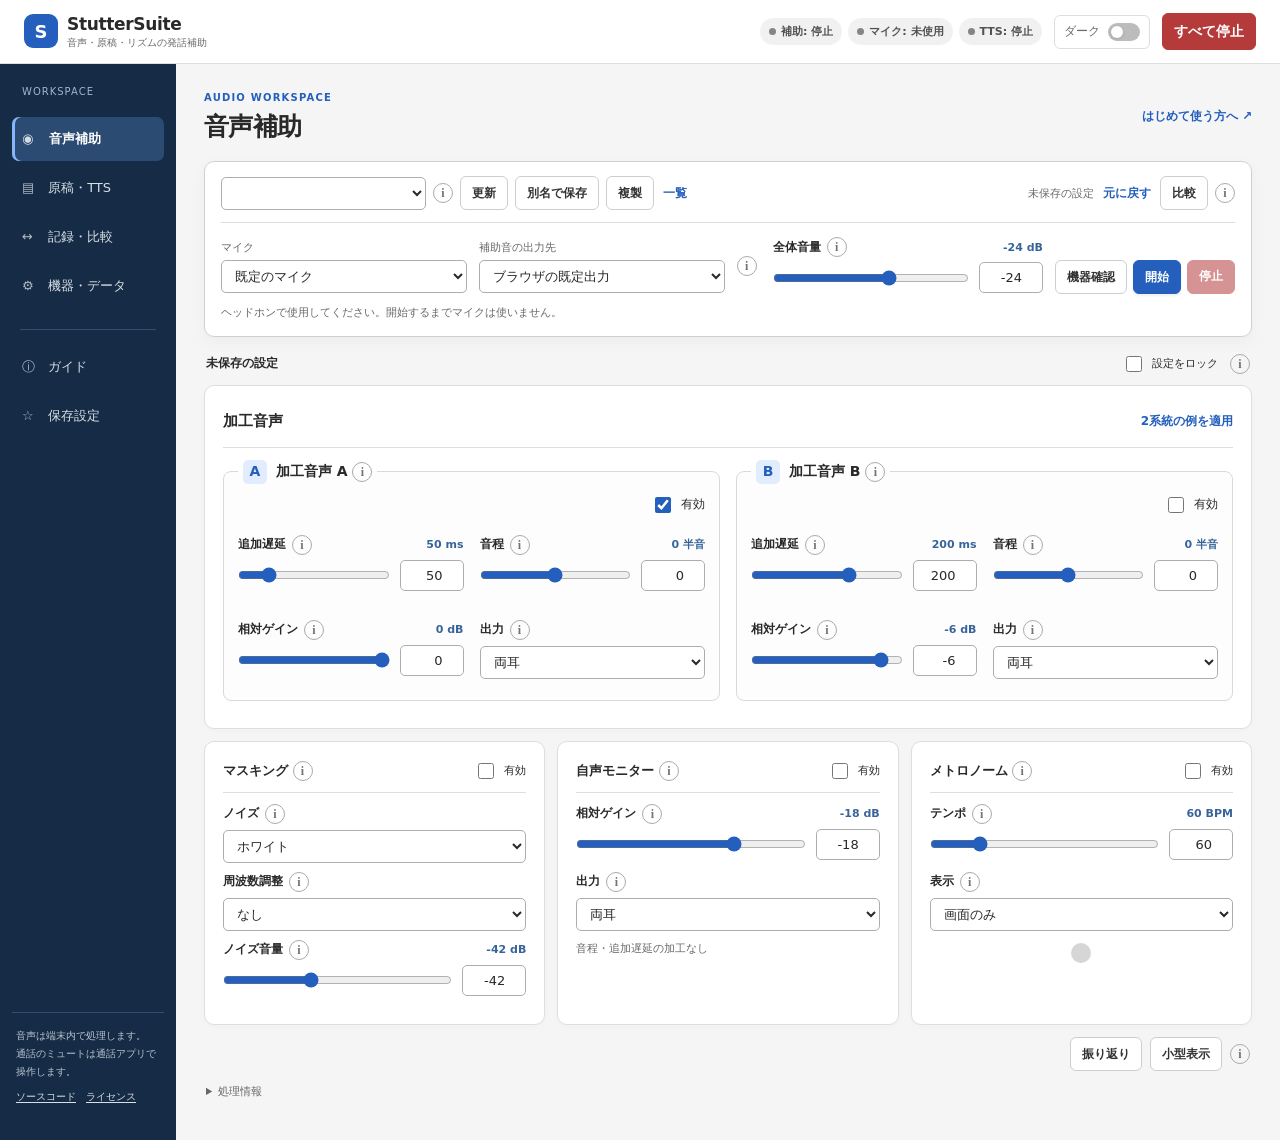
==== index.html @ 3bd245e1 "Preserve comparison drafts and align use records with actual conditions" ====
<!doctype html><!-- SPDX-License-Identifier: AGPL-3.0-or-later -->
<html lang="ja" data-theme="light">
<head>
<meta charset="utf-8"><meta name="viewport" content="width=device-width, initial-scale=1"><meta http-equiv="Content-Security-Policy" content="default-src 'self'; script-src 'self'; style-src 'self'; connect-src 'none'; img-src 'self' data:; media-src 'self' blob:; object-src 'none'; base-uri 'none'; form-action 'none'"><title>StutterSuite</title><link rel="stylesheet" href="styles.css"><link rel="stylesheet" href="compact.css">
</head>
<body>
<a class="skip" href="#main">本文へ移動</a>
<header class="topbar">
<div class="brand">
<span class="brand-mark" aria-hidden="true">S</span>
<div>
<strong>StutterSuite</strong><small>音声・原稿・リズムの発話補助</small>
</div>
</div>
<div class="status-group" aria-label="現在の状態">
<span id="assistStatus" class="status stopped"><i></i>補助: 停止</span><span id="micStatus" class="status idle"><i></i>マイク: 未使用</span><span id="ttsStatus" class="status idle"><i></i>TTS: 停止</span>
</div>
<button id="themeToggle" class="theme-toggle" type="button" role="switch" aria-checked="false" aria-label="ダークモード"><span>ダーク</span><span class="theme-track" aria-hidden="true"></span></button>
<button id="emergency" class="emergency" title="Ctrl+Alt+F12、または説明やダイアログを閉じた状態でEsc">すべて停止</button>
</header>
<div class="app-shell">
<nav class="sidebar" aria-label="主なメニュー">
<div class="nav-caption">
WORKSPACE
</div>
<button class="nav active" data-page="assist" aria-current="page"><span aria-hidden="true">◉</span> 音声補助</button><button class="nav" data-page="script"><span aria-hidden="true">▤</span> 原稿・TTS</button><button class="nav" data-page="history"><span aria-hidden="true">↔</span> 記録・比較</button><button class="nav" data-page="settings"><span aria-hidden="true">⚙</span> 機器・データ</button>
<div class="nav-divider">
</div>
<button class="nav" data-page="guide"><span aria-hidden="true">ⓘ</span> ガイド</button><button class="nav" data-page="home"><span aria-hidden="true">☆</span> 保存設定</button>
<div class="sidebar-foot">
音声は端末内で処理します。<br>通話のミュートは通話アプリで操作します。
<div class="source-links">
<a href="https://github.com/xer5xer5/stuttersuite-oss" target="_blank" rel="noopener noreferrer">ソースコード</a><a href="https://github.com/xer5xer5/stuttersuite-oss/blob/main/LICENSE" target="_blank" rel="noopener noreferrer">ライセンス</a>
</div>
</div>
</nav>
<main id="main">
<aside id="storageNotice" class="notice" role="alert" hidden>
<p id="storageMessage">
</p>
<button id="exportRecovery" class="secondary" hidden>元の保存データを書き出す</button><button id="storageBackup" class="secondary">現在の内容をバックアップに書き出す</button><button class="secondary goto" data-target="settings">復元・削除へ</button>
</aside>
<section id="page-assist" class="page active" aria-labelledby="assistTitle">
<div class="page-heading">
<div>
<p class="eyebrow">
AUDIO WORKSPACE
</p>
<h1 id="assistTitle">
音声補助
</h1>
</div>
<button class="text-btn" data-help="guide-start">はじめて使う方へ ↗</button>
</div>
<div class="workspace-toolbar panel">
<div class="profile-bar">
<label class="sr-only" for="profileSelect">保存済みの設定</label><select id="profileSelect"></select><button class="info-button" type="button" data-info="save" aria-label="保存設定の説明" aria-expanded="false">i</button><button id="updateProfile" class="secondary">更新</button><button id="saveCurrentProfile" class="secondary">別名で保存</button><button id="newProfile" class="secondary">複製</button><button id="openProfiles" class="text-btn goto" data-target="home">一覧</button><span id="dirtyState" class="dirty-state" role="status">未保存の設定</span><button id="revertCondition" class="text-btn">元に戻す</button><button id="startTrial" class="secondary">比較</button><button class="info-button" type="button" data-info="compare" aria-label="条件比較の説明" aria-expanded="false">i</button>
</div>
<div class="device-bar">
<label for="inputDevice">マイク<select id="inputDevice"><option value="default">既定のマイク</option></select></label><label for="outputDevice">補助音の出力先<select id="outputDevice"><option value="default">ブラウザの既定出力</option></select></label><button class="info-button" type="button" data-info="devices" aria-label="機器の説明" aria-expanded="false">i</button>
<div class="control">
<div class="control-heading">
<label for="masterGain">全体音量</label><button class="info-button" type="button" data-info="master" aria-label="全体音量の説明" aria-expanded="false">i</button><output id="masterGainValue" for="masterGain masterGainNumber">-24 dB</output>
</div>
<div class="range-input">
<input id="masterGain" type="range" min="-60" max="0" value="-24" step="1" aria-label="全体音量"><input id="masterGainNumber" class="number-input" type="number" min="-60" max="0" step="1" value="-24" data-number-for="masterGain" aria-label="全体音量の数値">
</div>
</div>
<div class="transport">
<button id="prepareAudio" class="secondary">機器確認</button><button id="startAssist" class="primary">開始</button><button id="muteAssist" class="danger" disabled>停止</button>
</div>
</div>
<p id="audioMessage" class="inline-message" aria-live="polite">
ヘッドホンで使用してください。開始するまでマイクは使いません。
</p>
</div>
<section id="trialBar" class="trial-bar" aria-label="比較の進行" hidden>
<div>
<strong id="trialBarTitle"></strong>
<p id="trialChangeNotice" role="status" hidden>設定を変更しました。この使用は元の比較条件とは別の記録になります。「比較」から条件を準備し直すと戻せます。</p>
<p id="trialDifference">
</p>
</div>
<button id="trialRate" class="secondary">感想を記録</button><button id="trialAdvance" class="primary">次の条件</button><button id="trialFinish" class="text-btn">比較を終了</button>
</section>
<div class="workspace-meta">
<span id="conditionName">未保存の設定</span><label class="lock"><input id="settingLock" type="checkbox">設定をロック</label><button class="info-button" type="button" data-info="lock" aria-label="設定ロックの説明" aria-expanded="false">i</button>
</div>
<div class="assist-layout">
<section class="panel details" id="detailsPanel">
<div class="panel-head">
<h2>
加工音声
</h2>
<button class="text-btn" id="applyPreset">2系統の例を適用</button>
</div>
<div class="branch-grid">
<fieldset class="branch" id="branchAPanel">
<legend><span class="branch-letter">A</span> 加工音声 A <button class="info-button" type="button" data-info="branch" aria-label="加工音声A/Bの説明" aria-expanded="false">i</button></legend><label class="toggle branch-toggle"><input id="branchAEnabled" type="checkbox" checked>有効</label>
<div class="control">
<div class="control-heading">
<label for="delayA">追加遅延</label><button class="info-button" type="button" data-info="delay" aria-label="追加遅延の説明" aria-expanded="false">i</button><output id="delayAValue" for="delayA delayANumber">50 ms</output>
</div>
<div class="range-input">
<input id="delayA" type="range" min="0" max="300" value="50" step="1" aria-label="追加遅延 A"><input id="delayANumber" class="number-input" type="number" min="0" max="300" step="1" value="50" data-number-for="delayA" aria-label="追加遅延 Aの数値">
</div>
</div>
<div class="control">
<div class="control-heading">
<label for="pitchA">音程</label><button class="info-button" type="button" data-info="pitch" aria-label="音程の説明" aria-expanded="false">i</button><output id="pitchAValue" for="pitchA pitchANumber">0 半音</output>
</div>
<div class="range-input">
<input id="pitchA" type="range" min="-12" max="12" value="0" step="0.5" aria-label="音程 A"><input id="pitchANumber" class="number-input" type="number" min="-12" max="12" step="0.5" value="0" data-number-for="pitchA" aria-label="音程 Aの数値">
</div>
</div>
<div class="control">
<div class="control-heading">
<label for="gainA">相対ゲイン</label><button class="info-button" type="button" data-info="gain" aria-label="相対ゲインの説明" aria-expanded="false">i</button><output id="gainAValue" for="gainA gainANumber">0 dB</output>
</div>
<div class="range-input">
<input id="gainA" type="range" min="-60" max="0" value="0" step="1" aria-label="相対ゲイン A"><input id="gainANumber" class="number-input" type="number" min="-60" max="0" step="1" value="0" data-number-for="gainA" aria-label="相対ゲイン Aの数値">
</div>
</div>
<div class="control">
<div class="control-heading">
<label for="panA">出力</label><button class="info-button" type="button" data-info="pan" aria-label="左右の出力の説明" aria-expanded="false">i</button>
</div>
<select id="panA"><option value="both">両耳</option><option value="left">左のみ</option><option value="right">右のみ</option></select>
</div>
</fieldset>
<fieldset class="branch" id="branchBPanel">
<legend><span class="branch-letter">B</span> 加工音声 B <button class="info-button" type="button" data-info="branch" aria-label="加工音声A/Bの説明" aria-expanded="false">i</button></legend><label class="toggle branch-toggle"><input id="branchBEnabled" type="checkbox" >有効</label>
<div class="control">
<div class="control-heading">
<label for="delayB">追加遅延</label><button class="info-button" type="button" data-info="delay" aria-label="追加遅延の説明" aria-expanded="false">i</button><output id="delayBValue" for="delayB delayBNumber">200 ms</output>
</div>
<div class="range-input">
<input id="delayB" type="range" min="0" max="300" value="200" step="1" aria-label="追加遅延 B"><input id="delayBNumber" class="number-input" type="number" min="0" max="300" step="1" value="200" data-number-for="delayB" aria-label="追加遅延 Bの数値">
</div>
</div>
<div class="control">
<div class="control-heading">
<label for="pitchB">音程</label><button class="info-button" type="button" data-info="pitch" aria-label="音程の説明" aria-expanded="false">i</button><output id="pitchBValue" for="pitchB pitchBNumber">0 半音</output>
</div>
<div class="range-input">
<input id="pitchB" type="range" min="-12" max="12" value="0" step="0.5" aria-label="音程 B"><input id="pitchBNumber" class="number-input" type="number" min="-12" max="12" step="0.5" value="0" data-number-for="pitchB" aria-label="音程 Bの数値">
</div>
</div>
<div class="control">
<div class="control-heading">
<label for="gainB">相対ゲイン</label><button class="info-button" type="button" data-info="gain" aria-label="相対ゲインの説明" aria-expanded="false">i</button><output id="gainBValue" for="gainB gainBNumber">-6 dB</output>
</div>
<div class="range-input">
<input id="gainB" type="range" min="-60" max="0" value="-6" step="1" aria-label="相対ゲイン B"><input id="gainBNumber" class="number-input" type="number" min="-60" max="0" step="1" value="-6" data-number-for="gainB" aria-label="相対ゲイン Bの数値">
</div>
</div>
<div class="control">
<div class="control-heading">
<label for="panB">出力</label><button class="info-button" type="button" data-info="pan" aria-label="左右の出力の説明" aria-expanded="false">i</button>
</div>
<select id="panB"><option value="both">両耳</option><option value="left">左のみ</option><option value="right">右のみ</option></select>
</div>
</fieldset>
</div>
<p id="pitchSupport" class="capability-message" role="status">
</p>
</section>
<div class="module-grid">
<section class="panel module">
<div class="panel-head">
<h2>
マスキング <button class="info-button" type="button" data-info="masking" aria-label="マスキングの説明" aria-expanded="false">i</button>
</h2>
<label class="toggle"><input id="maskingEnabled" type="checkbox">有効</label>
</div>
<div class="control">
<div class="control-heading">
<label for="maskingType">ノイズ</label><button class="info-button" type="button" data-info="noise" aria-label="ノイズの種類の説明" aria-expanded="false">i</button>
</div>
<select id="maskingType"><option value="white">ホワイト</option><option value="pink">ピンク</option><option value="brown">ブラウン</option></select>
</div>
<div class="control">
<div class="control-heading">
<label for="maskingFilter">周波数調整</label><button class="info-button" type="button" data-info="filter" aria-label="周波数調整の説明" aria-expanded="false">i</button>
</div>
<select id="maskingFilter"><option value="none">なし</option><option value="lowpass">高域を抑える</option><option value="highpass">低域を抑える</option></select>
</div>
<div class="control">
<div class="control-heading">
<label for="maskingGain">ノイズ音量</label><button class="info-button" type="button" data-info="gain" aria-label="相対ゲインの説明" aria-expanded="false">i</button><output id="maskingGainValue" for="maskingGain maskingGainNumber">-42 dB</output>
</div>
<div class="range-input">
<input id="maskingGain" type="range" min="-60" max="-12" value="-42" step="1" aria-label="ノイズ音量"><input id="maskingGainNumber" class="number-input" type="number" min="-60" max="-12" step="1" value="-42" data-number-for="maskingGain" aria-label="ノイズ音量の数値">
</div>
</div>
</section>
<section class="panel module">
<div class="panel-head">
<h2>
自声モニター <button class="info-button" type="button" data-info="direct" aria-label="自声モニターの説明" aria-expanded="false">i</button>
</h2>
<label class="toggle"><input id="directEnabled" type="checkbox">有効</label>
</div>
<div class="control">
<div class="control-heading">
<label for="directGain">相対ゲイン</label><button class="info-button" type="button" data-info="gain" aria-label="相対ゲインの説明" aria-expanded="false">i</button><output id="directGainValue" for="directGain directGainNumber">-18 dB</output>
</div>
<div class="range-input">
<input id="directGain" type="range" min="-60" max="0" value="-18" step="1" aria-label="相対ゲイン"><input id="directGainNumber" class="number-input" type="number" min="-60" max="0" step="1" value="-18" data-number-for="directGain" aria-label="相対ゲインの数値">
</div>
</div>
<div class="control">
<div class="control-heading">
<label for="directPan">出力</label><button class="info-button" type="button" data-info="pan" aria-label="左右の出力の説明" aria-expanded="false">i</button>
</div>
<select id="directPan"><option value="both">両耳</option><option value="left">左のみ</option><option value="right">右のみ</option></select>
</div>
<p class="module-summary">
音程・追加遅延の加工なし
</p>
</section>
<section class="panel module rhythm">
<div class="panel-head">
<h2>
メトロノーム <button class="info-button" type="button" data-info="metro" aria-label="メトロノームの説明" aria-expanded="false">i</button>
</h2>
<label class="toggle"><input id="metroEnabled" type="checkbox">有効</label>
</div>
<div class="control">
<div class="control-heading">
<label for="bpm">テンポ</label><button class="info-button" type="button" data-info="bpm" aria-label="BPMの説明" aria-expanded="false">i</button><output id="bpmValue" for="bpm bpmNumber">60 BPM</output>
</div>
<div class="range-input">
<input id="bpm" type="range" min="30" max="180" value="60" step="1" aria-label="テンポ"><input id="bpmNumber" class="number-input" type="number" min="30" max="180" step="1" value="60" data-number-for="bpm" aria-label="テンポの数値">
</div>
</div>
<div class="control">
<div class="control-heading">
<label for="metroType">表示</label><button class="info-button" type="button" data-info="metro" aria-label="メトロノームの説明" aria-expanded="false">i</button>
</div>
<select id="metroType"><option value="visual">画面のみ</option><option value="sound">音のみ</option><option value="both">音と画面</option></select>
</div>
<div id="pulse" class="pulse" aria-label="拍の表示">
</div>
</section>
</div>
<div class="workspace-footer">
<p id="conditionSummary">
</p>
<button id="recordUse" class="secondary goto" data-target="history">振り返り</button><button id="openCompact" class="secondary">小型表示</button><button class="info-button" type="button" data-info="compact" aria-label="小型表示の説明" aria-expanded="false">i</button>
</div>
<details class="processing-info">
<summary>処理情報</summary>
<div class="meter-row">
<div>
<strong>追加遅延</strong><span id="latencyReadout"></span>
</div>
<div>
<strong>音程処理バッファ</strong><span id="pitchLatencyReadout"></span>
</div>
<div>
<strong>総遅延</strong><span>未測定</span>
</div>
<div>
<strong>最終出力</strong><span>−3 dBFS リミッター</span>
</div>
</div>
</details>
</div>
</section>
<section id="page-home" class="page" aria-labelledby="homeTitle">
<div class="page-heading">
<div>
<p class="eyebrow">
PRESETS
</p>
<h1 id="homeTitle">
保存設定
</h1>
</div>
<button class="secondary goto" data-target="assist">操作に戻る</button>
</div>
<p class="lead">
自分の設定を、使う場面に合わせて保存できます。
</p>
<h2>
自分の設定
</h2>
<div id="profileCards" class="profile-cards">
</div>
<section class="panel sample-section">
<h2>
サンプル
</h2>
<p>
動作を試すための例です。自分に最適な値を示すものではありません。
</p>
<button class="secondary" data-sample="meeting">遅延を試す例</button><button class="secondary" data-sample="presentation">原稿の読み上げの例</button><button class="text-btn" data-help="guide-start">使い方を確認する</button>
</section>
</section>
<section id="page-script" class="page" aria-labelledby="scriptTitle">
<div class="page-heading">
<div>
<p class="eyebrow">
SCRIPT & TTS
</p>
<h1 id="scriptTitle">
原稿・TTS <button class="info-button" type="button" data-info="tts" aria-label="TTS・斉読の説明" aria-expanded="false">i</button>
</h1>
</div>
<button id="readingView" class="secondary" aria-pressed="false">原稿表示</button>
</div>
<div class="script-layout">
<section class="panel editor">
<div class="panel-head">
<h2>
原稿
</h2>
<span id="charCount">0 / 50,000 文字</span>
</div>
<label class="sr-only" for="scriptText">原稿本文</label><textarea id="scriptText" maxlength="50000" placeholder="原稿を貼り付けるか、TXTを読み込んでください。"></textarea>
<div class="editor-actions">
<button id="splitScript" class="primary">句に分ける</button><button class="info-button" type="button" data-info="split" aria-label="句分割の説明" aria-expanded="false">i</button><button id="saveScript" class="secondary">原稿を保存</button><button id="txtImportButton" class="secondary">TXTを読み込む</button><button id="sampleScript" class="text-btn">例文</button><input id="txtImport" type="file" accept=".txt,text/plain" hidden>
</div>
<p id="scriptDirty" class="inline-message" role="status">
</p>
</section>
<section class="panel phrase-panel">
<div class="panel-head">
<h2>
読み上げ
</h2>
<label>音声<select id="voiceSelect"><option>音声を読み込み中…</option></select></label>
</div>
<p class="tts-output-note">
TTSはOS／ブラウザの既定出力を使います。
</p>
<div id="phraseList" class="phrase-list">
</div>
<div class="player">
<p>
<strong>現在の句</strong><span id="currentPhrase">—</span>
</p>
<p class="next">
<strong>次の句</strong><span id="nextPhrase">—</span>
</p>
<div class="player-actions">
<button id="previousPhrase" class="secondary">句頭</button><button id="playPhrase" class="primary">再生</button><button id="repeatPhrase" class="secondary">繰り返す</button><button id="pausePhrase" class="secondary">停止</button><button id="nextPhraseBtn" class="secondary">次の句</button>
</div>
<div class="tts-controls">
<div class="control">
<div class="control-heading">
<label for="ttsRate">読み上げ速度</label><button class="info-button" type="button" data-info="rate" aria-label="読み上げ速度の説明" aria-expanded="false">i</button><output id="ttsRateValue" for="ttsRate ttsRateNumber">1.2 倍</output>
</div>
<div class="range-input">
<input id="ttsRate" type="range" min="0.5" max="2" value="1.2" step="0.05" aria-label="読み上げ速度"><input id="ttsRateNumber" class="number-input" type="number" min="0.5" max="2" step="0.05" value="1.2" data-number-for="ttsRate" aria-label="読み上げ速度の数値">
</div>
</div>
<div class="control">
<div class="control-heading">
<label for="choralCountdown">開始カウントダウン</label><button class="info-button" type="button" data-info="countdown" aria-label="開始カウントダウンの説明" aria-expanded="false">i</button><output id="choralCountdownValue" for="choralCountdown choralCountdownNumber">0 秒</output>
</div>
<div class="range-input">
<input id="choralCountdown" type="range" min="0" max="5" value="0" step="1" aria-label="開始カウントダウン"><input id="choralCountdownNumber" class="number-input" type="number" min="0" max="5" step="1" value="0" data-number-for="choralCountdown" aria-label="開始カウントダウンの数値">
</div>
</div>
<div class="control">
<div class="control-heading">
<label for="phrasePause">句間休止</label><button class="info-button" type="button" data-info="pause" aria-label="句間休止の説明" aria-expanded="false">i</button><output id="pauseValue" for="phrasePause phrasePauseNumber">0 秒</output>
</div>
<div class="range-input">
<input id="phrasePause" type="range" min="0" max="5" value="0" step="0.1" aria-label="句間休止"><input id="phrasePauseNumber" class="number-input" type="number" min="0" max="5" step="0.1" value="0" data-number-for="phrasePause" aria-label="句間休止の数値">
</div>
</div>
<div class="toggle-row">
<label class="toggle"><input id="continuousChoral" type="checkbox">連続再生</label><button class="info-button" type="button" data-info="continuous" aria-label="連続再生の説明" aria-expanded="false">i</button>
</div>
</div>
</div>
</section>
</div>
</section>
<section id="page-history" class="page" aria-labelledby="historyTitle">
<div class="page-heading">
<div>
<p class="eyebrow">
REFLECTION & COMPARISON
</p>
<h1 id="historyTitle">
記録・比較
</h1>
</div>
<button class="text-btn" data-help="guide-save">記録の使い方 ↗</button>
</div>
<section class="panel reflection-panel">
<div class="panel-head">
<h2>
今回の振り返り <button class="info-button" type="button" data-info="rating" aria-label="振り返りの説明" aria-expanded="false">i</button>
</h2>
<span class="optional">入力は任意</span>
</div>
<p id="reflectionContext">
</p>
<label>場面<select id="sessionScene"><option>通話・会議</option><option>会話</option><option>発表</option><option>短い試用</option><option>その他</option></select></label>
<div class="rating-grid">
<label>話す負担 <output id="effortOut">—</output><input id="effort" type="range" min="1" max="9" value="5"><small>1: 負担なし ／ 9: とても大きい</small></label><label>自然さ <output id="naturalnessOut">—</output><input id="naturalness" type="range" min="1" max="9" value="5"><small>1: とても不自然 ／ 9: とても自然</small></label><label>次も使う<select id="wouldUse"><option value="">未回答</option><option value="yes">はい</option><option value="unsure">判断できない</option><option value="no">いいえ</option></select></label>
</div>
<label>メモ<textarea id="sessionNote" rows="2" maxlength="10000" placeholder="気付いたこと（任意）"></textarea></label>
<div class="actions">
<button id="saveReflection" class="primary">記録を保存</button><button id="skipReflection" class="text-btn">記録しない</button>
</div>
</section>
<section class="panel history-panel">
<div class="panel-head">
<h2>
使用記録
</h2>
<button id="exportData" class="text-btn">バックアップ</button>
</div>
<div class="history-filters">
<label>場面<select id="historyScene"><option value="">すべて</option></select></label><label>設定<select id="historyProfile"><option value="">すべて</option></select></label><span id="historySummary"></span>
</div>
<div id="historyList" class="history-list">
</div>
</section>
</section>
<section id="page-settings" class="page" aria-labelledby="settingsTitle">
<p class="eyebrow">
機器・データ
</p>
<h1 id="settingsTitle">
機器・データ
</h1>
<button class="text-btn" data-help="guide-faq">音が出ないとき・プライバシー</button>
<div class="settings-grid">
<div class="panel">
<h2>
機器
</h2>
<p id="deviceSummary">
音声補助の操作バーでマイクと補助音の出力先を選択できます。
</p>
<button class="secondary goto" data-target="assist">機器の選択へ</button>
<p class="hint">
Web版では出力先の切替に対応しないブラウザがあります。その場合はOSまたはブラウザ側でヘッドホンを選んでください。
</p>
<button id="refreshDevices" class="secondary">機器一覧を更新</button>
</div>
<div class="panel">
<h2>
通話前チェック
</h2>
<label class="check"><input id="checkedHeadphones" type="checkbox"> ヘッドホンを装着した</label><label class="check"><input id="checkedMic" type="checkbox"> 通話アプリの入力が物理マイクになっている</label><label class="check"><input id="checkedShare" type="checkbox"> 「コンピューターの音声を共有」はOFFにした</label>
<p class="hint">
このアプリでは通話アプリの設定を確認できません。各項目を自分で確認してください。
</p>
</div>
<div class="panel">
<h2>
データ <button class="info-button" type="button" data-info="privacy" aria-label="データ保存とプライバシーの説明" aria-expanded="false">i</button>
</h2>
<p>
設定・原稿・履歴はこのブラウザのローカル保存領域に保存されます。
</p>
<button id="backupData" class="secondary">バックアップを書き出す</button><button id="restoreDataButton" class="secondary" type="button">バックアップを復元</button><input id="restoreData" type="file" accept="application/json" hidden><button id="clearData" class="danger-outline">この端末のデータを削除</button>
</div>
<div class="panel">
<h2>
ショートカット
</h2>
<dl>
<dt>
Esc / Ctrl + Alt + F12
</dt>
<dd>
補助音を緊急停止（説明・保存・比較のEscは閉じるだけ）
</dd>
<dt>
Ctrl + Alt + F9
</dt>
<dd>
原稿を再生 / 停止
</dd>
<dt>
Ctrl + Alt + F10
</dt>
<dd>
原稿の次の句
</dd>
<dt>
Ctrl + Alt + F8
</dt>
<dd>
原稿の句頭へ戻る
</dd>
</dl>
<p class="hint">
ショートカットは、このタブにフォーカスがあるときだけ有効です。Zoom・Teamsや別のタブを操作中は使えません。緊急停止ボタンとCtrl+Alt+F12はいつでも、Escは説明やダイアログを閉じた状態で緊急停止します。同じブラウザ・同じサイトの他のタブにも停止を伝えます。音声エラーによる自動停止は、このタブだけを停止します。別のブラウザやプライベートウィンドウには伝わりません。
</p>
</div>
</div>
</section>
<section id="page-guide" class="page guide-page" aria-labelledby="guideTitle">
<div class="page-heading">
<div>
<p class="eyebrow">
GUIDE
</p>
<h1 id="guideTitle">
使い方・仕組み
</h1>
</div>
<button class="secondary" id="returnFromGuide">操作に戻る</button>
</div>
<p class="lead">
遅延・音程・リズムを調整し、話しやすさや負担の変化を試せます。アカウントの登録や録音は不要です。
</p>
<section class="panel guide-section" id="guide-intro">
<p class="eyebrow">
はじめて使う方へ
</p>
<h2>
自分が聞く音を、話すときの補助にする
</h2>
<p>
StutterSuiteは、自分の声の聞こえ方を変えたり、一定の拍や原稿の読み上げを使ったりする道具です。吃音や音声処理の専門知識がなくても、下の手順で使い方を確認できます。
</p>
<p>
補助音は自分のヘッドホンに届きます。通話相手に送る声は通話アプリが扱います。このアプリで補助音を止めても、通話アプリのマイクはミュートされません。
</p>
<p>
音声は端末内で処理し、送信・録音保存しません。使い心地は、同じ人でも場面によって変わることがあります。短く試し、負担や自然さも含めて、次に使いたい設定を選べます。
</p>
<div class="actions">
<button class="primary" id="startWalkthrough">案内を見ながら試す</button><button class="secondary goto" data-target="assist">音声補助を開く</button>
</div>
</section>
<nav class="guide-toc" aria-label="ガイドの目次">
<a href="#guide-start">使用手順</a><a href="#guide-feedback">遅延・音程</a><a href="#guide-tools">ノイズ・リズム</a><a href="#guide-script">原稿・斉読</a><a href="#guide-save">保存・比較</a><a href="#guide-science">仕組みと研究結果</a><a href="#guide-faq">よくある質問</a>
</nav>
<section class="panel guide-section" id="guide-start" aria-labelledby="guideStartTitle">
<h2 id="guideStartTitle">
使い始めるまでの5ステップ
</h2>
<ol class="guide-steps">
<li>
<strong>ヘッドホンを接続する</strong>
<p>
有線のヘッドホンやヘッドセットを接続し、「音声補助」の操作バーでマイクと補助音の出力先を選んでください。スピーカーを使うと、再生音がマイクに入り、ハウリングが発生する場合があります。
</p>
<button class="secondary goto" data-target="settings">機器・データへ</button>
</li>
<li>
<strong>補助なしの状態を確認する</strong>
<p>
短い文章や自己紹介を話し、普段の話しやすさや負担を確認します。録音や評価の入力は不要です。
</p>
</li>
<li>
<strong>加工音声Aを調整する</strong>
<p>
「音声補助」で加工音声Aを有効にし、追加遅延と音程を調整します。遅延だけを試す場合は音程を0半音に、音程だけを試す場合は追加遅延を0 msに設定してください。最初はAのみを使い、小さい音量で開始します。
</p>
<button class="secondary goto" data-target="assist">補助を準備する</button>
</li>
<li>
<strong>同じ内容で比較する</strong>
<p>
30秒程度を目安に、無理のない時間で試してください。話しやすさ、自然さ、疲れや不快感を確認し、合わない場合は「停止」または「すべて停止」を押します。緊急停止ボタンやCtrl+Alt+F12、説明やダイアログを閉じた状態でEscキーでも停止できます。
</p>
</li>
<li>
<strong>使いやすい設定を保存する</strong>
<p>
「別名で保存」で、使用する場面に応じた名前を付けます。通話で使う前に、補助音が相手に聞こえないことを通話アプリ側でも確認してください。
</p>
</li>
</ol>
<p class="hint">
初期値は動作を試すための設定です。個人に最適な値や臨床上の推奨値ではなく、音量や加工を強めても効果が増すとは限りません。
</p>
</section>
<section class="panel guide-section" id="guide-feedback" aria-labelledby="guideFeedbackTitle">
<h2 id="guideFeedbackTitle">
追加遅延と音程の調整（DAF・FAF）
</h2>
<div class="guide-flow" aria-label="音声の経路">
<span>マイク入力</span><span aria-hidden="true">→</span><span>端末内で音声を加工</span><span aria-hidden="true">→</span><span>ヘッドホンで再生</span>
</div>
<dl class="guide-definitions">
<dt>
追加遅延：DAF（遅延フィードバック）
</dt>
<dd>
自分の声を遅らせて再生します。50 msは0.05秒の追加遅延です。値を大きくすると遅延も増えますが、話しにくくなる場合があります。
</dd>
<dt>
音程：FAF（音程を変えるフィードバック）
</dt>
<dd>
自分の声の高さを変えて再生します。正の値で高く、負の値で低くなり、12半音で1オクターブ変わります。0半音では音程を変更しません。発話や再生の速度は変わりません。
</dd>
<dt>
全体音量と相対ゲイン
</dt>
<dd>
全体音量は補助音をまとめて小さくする設定です。相対ゲインはAやBなど、それぞれの経路の声を小さくする設定です。例えばBだけを小さく聞きたい時はBの相対ゲインを下げます。dBはこのアプリ内の相対的な音量を表し、耳元の音圧を測定する値ではありません。
</dd>
<dt>
遅延と音程の併用
</dt>
<dd>
両方の値を設定すると、DAFとFAFを併用できます。単独で使う場合より効果が高いとは限らないため、それぞれの状態と比較してください。
</dd>
<dt>
加工音声A・B
</dt>
<dd>
同じマイク入力から、設定の異なる2系統の加工音声を作ります。追加遅延、音程、相対ゲイン、左右の出力を個別に調整できます。ノイズや自声モニターも同じ画面で組み合わせられます。
</dd>
</dl>
<p>
<strong>ひとつずつ試す例：</strong>遅延だけを試す場合はAを有効、音程を0半音、Bと他の補助をオフにします。音程だけを試す場合は追加遅延を0 msにします。値は試用の例であり、本人に最適な値ではありません。説明の中の「この設定を表示」で対応する操作箇所を確認できます。
</p>
<p>
<strong>操作手順：</strong>加工音声を有効にする → スライダーで追加遅延・音程・音量を調整する → 「開始」を押す。保存済みの設定を読み込むと補助は停止します。個別の設定変更は、動作中の補助にも反映されます。
</p>
<p>
<strong>補助を使わない場合：</strong>「停止」または「すべて停止」を押すか、加工音声A・B、ノイズ、自声モニター、メトロノームの「有効」をすべて解除してください。
</p>
<p>
<strong>遅延表示について：</strong>追加遅延とは別に、ブラウザ・機器・音程処理による遅延が発生します。追加遅延が0 msでも、実際の遅延はゼロではありません。「音程処理バッファ」は処理に必要な時間の目安で、耳元に届くまでの総遅延は未測定です。
</p>
<p>
<strong>研究結果：</strong>FAFでは、12人を対象とした音読研究で吃音頻度の低下が報告されています。ただし、全員への効果、自由会話での効果、長期的な効果を示すものではありません。DAF単独の2026年のメタ分析では、全体として有意な改善は確認されませんでした。<a href="https://pubmed.ncbi.nlm.nih.gov/8729926/" target="_blank" rel="noopener noreferrer">FAFの研究（1996）</a> ／ <a href="https://pubmed.ncbi.nlm.nih.gov/42340070/" target="_blank" rel="noopener noreferrer">DAFのメタ分析（2026）</a>
</p>
<button class="secondary goto" data-target="assist">音声補助へ</button>
</section>
<section class="panel guide-section" id="guide-tools" aria-labelledby="guideToolsTitle">
<h2 id="guideToolsTitle">
ノイズ・自声モニター・メトロノーム
</h2>
<details>
<summary>ノイズ（マスキング）の使い方</summary>
<p>
ノイズを重ねて、自分の声の聞こえ方を変えます。ホワイトノイズは広い周波数帯を含み、ピンクノイズとブラウンノイズは低域が相対的に強く聞こえます。周波数調整では、高域または低域を抑えられます。
</p>
<p>
「有効」を選び、小さい音量から試してください。自分の声を完全に消そうとして音量を上げないでください。特定のマスキング条件で短期的な変化を報告した研究はありますが、本アプリのノイズで同じ効果が得られるかは未検証です。
</p>
</details>
<details>
<summary>自声モニターの使い方</summary>
<p>
遅延や音程変更を加えず、自分の声をヘッドホンに再生する機能です。ブラウザや機器による遅延は発生します。相対ゲインでこの経路の音量を調整し、補助音量で全体の音量を調整します。
</p>
<p>
自分の声を確認するための機能です。単独で吃音を改善する効果は検証されていません。加工音声と併用すると、聞こえ方が変わります。
</p>
</details>
<details>
<summary>メトロノームの使い方</summary>
<p>
一定の拍に合わせて、発話のタイミングを調整します。BPMは1分間の拍数で、60 BPMは1秒に1拍です。画面のみ、音のみ、音と画面の3種類から選べます。
</p>
<p>
「有効」を選び、無理なく合わせられるテンポで試してください。拍に合わせて話す研究と、画面の点滅を見るだけの使い方は条件が異なります。流暢さに加え、自然さや負担も確認してください。
</p>
</details>
<p class="hint">
マスキング・斉読・リズムを使った音読研究では、吃音頻度、自然さ、負担の変化は一様ではありません。本アプリは研究の機器・音量・手順を再現したものではありません。<a href="https://pubmed.ncbi.nlm.nih.gov/22365886/" target="_blank" rel="noopener noreferrer">Inghamら（2012）</a>
</p>
</section>
<section class="panel guide-section" id="guide-script" aria-labelledby="guideScriptTitle">
<h2 id="guideScriptTitle">
原稿の読み上げに合わせて話す（斉読）
</h2>
<p>
斉読とは、別の音声とほぼ同時に、同じ内容を話すことです。読み上げ音声を聞きながら、原稿の内容や話すタイミングを確認できます。「原稿表示」で再生に集中する表示へ切り替えられます。原稿を編集した後は、句を更新してから再生してください。
</p>
<ol>
<li>
原稿を貼り付けるかTXTファイルを読み込み、「句に分ける」を押します。
</li>
<li>
句、音声、読み上げ速度を選び、「再生」を押します。読み上げに合わせて自分でも話します。
</li>
<li>
「句頭へ」「この句を繰り返す」「次の句」で再生位置を操作します。「停止」で読み上げを停止できます。
</li>
<li>
連続再生を有効にすると、次の句へ自動で進みます。開始カウントダウンと句間休止で、準備の時間を調整できます。
</li>
</ol>
<p>
読み上げ速度の設定はTTSにのみ適用され、加工音声の音程設定には影響しません。停止後に再生すると句頭から始まります。発話に合わせて原稿の位置を自動追跡する機能はありません。
</p>
<p>
<strong>出力先について：</strong>TTSには、ブラウザが端末内の音声として識別した読み上げ音声だけを使います。出力先はOS／ブラウザの既定の出力先です。このアプリで指定した補助音の出力先とは異なります。端末内の音声が利用できない場合は再生せず、クラウド音声には切り替えません。
</p>
<p>
<strong>研究結果：</strong>TTSや録音した自分の声との斉読は、原稿を使う模擬発表で研究されています。このOSS版はTTSのみを提供し、自声の録音・保存は行いません。この研究だけでは、自由会話や日本語での効果は判断できません。<a href="https://doi.org/10.1016/j.jfludis.2025.106168" target="_blank" rel="noopener noreferrer">模擬発表の探索的研究（2025）</a>
</p>
<button class="secondary goto" data-target="script">原稿・TTSへ</button>
</section>
<section class="panel guide-section" id="guide-save" aria-labelledby="guideSaveTitle">
<h2 id="guideSaveTitle">
設定の保存・比較・操作
</h2>
<dl class="guide-definitions">
<dt>
設定の保存
</dt>
<dd>
遅延・音程・ノイズ・リズムなどを、場面に応じた名前で保存できます。選択中の設定は「更新」で置き換え、「別名で保存」で新しく追加できます。「元に戻す」は編集前の値に戻します。設定を読み込んでも、マイクや補助音は自動で開始しません。
</dd>
<dt>
条件の比較
</dt>
<dd>
音声補助の「比較」で、保存設定・編集前・編集中・補助なしから2つの条件を選びます。進行と差分は操作画面に表示されます。順序をランダムにすることもできます。各条件を読み込んだ後、自分で補助を開始してください。試した結果は任意で記録でき、自動採点や効果の判定は行いません。
</dd>
<dt>
振り返りの記録
</dt>
<dd>
話す負担、自然さ、次回も使いたいか、メモを記録できます。各項目の入力は任意です。使用開始時の設定と、途中で変えた設定も一緒に保存します。保存するまで、このタブ内の使用記録は一時的です。複数回の使用は「記録する使用」で選べます。保存後は場面や設定で絞り込み、開始条件を読み戻せます。同じ場面・使用内容・条件で、途中に設定変更のない記録だけをまとめます。診断用の評価尺度ではありません。
</dd>
<dt>
小型パネルと設定ロック
</dt>
<dd>
小型パネルでは、音量・原稿再生・停止を操作できます。「設定をロック」を有効にすると、詳細設定の誤操作を防げます。ショートカットは、このアプリの画面を操作している間だけ有効です。通話中も緊急停止ボタンを押せる位置に画面を置いてください。
</dd>
<dt>
バックアップ
</dt>
<dd>
設定・原稿・履歴は、このサイトのブラウザ保存領域に保存されます。JSONを書き出すと、別のブラウザでも復元できます。原稿とメモが含まれ、暗号化されないため、共有する場合は内容を確認してください。
</dd>
</dl>
</section>
<section class="panel guide-section" id="guide-science" aria-labelledby="guideScienceTitle">
<h2 id="guideScienceTitle">
音声やリズムを変える仕組みと研究結果
</h2>
<p>
発話中は、口を動かすと同時に自分の声を聞いています。聞こえる音声を変えたり、別の音声や拍に合わせたりすることで、話し方が変化する場合があります。StutterSuiteでは、遅延・音程・リズムを調整し、自分にとって使いやすい条件を試せます。
</p>
<div class="guide-evidence">
<div>
<h3>
研究で観察された結果
</h3>
<p>
FAF、斉読、リズムなどの条件で、短期的に吃音が減少した報告があります。ただし、結果は個人や条件によって異なります。DAF単独のメタ分析では、全体として有意な改善は確認されていません。
</p>
</div>
<div>
<h3>
仕組みに関する仮説
</h3>
<p>
自声の変化が聴覚と発話運動の連携に影響する、別の音声や拍が発話の開始やタイミングを支える、といった仮説があります。FAFの効果を「別人と話す効果」と断定することや、吃音の原因を単一の脳機能で説明することはできません。
</p>
</div>
</div>
<p>
感覚フィードバックの役割には複数の理論があります。斉読の効果を外部リズムだけで説明する仮説と、矛盾する結果を報告した研究もあります。<a href="https://pubmed.ncbi.nlm.nih.gov/37216145/" target="_blank" rel="noopener noreferrer">感覚フィードバックのレビュー</a> ／ <a href="https://pubmed.ncbi.nlm.nih.gov/39772710/" target="_blank" rel="noopener noreferrer">斉読とタイミングの研究</a>
</p>
<p>
<strong>本アプリの検証範囲：</strong>研究で得られた短期的な結果は、本アプリの治療効果、通話中の効果、長期的な改善を証明するものではありません。吃音の回数だけでなく、負担や自然さ、伝えたい内容を話せたかも確認してください。合わない場合は補助を停止できます。
</p>
<p class="hint">
出典の確認日：2026-10-08。リンク先の抄録と取得できた本文を基に要約しています。研究の対象・課題・装置は本アプリと異なります。本アプリは診断や治療を行うものではなく、効果を保証しません。
</p>
</section>
<section class="panel guide-section" id="guide-faq" aria-labelledby="guideFaqTitle">
<h2 id="guideFaqTitle">
よくある質問・プライバシー
</h2>
<details>
<summary>音声は収集・保存されますか？</summary>
<p>
マイクの使用許可を得た後、端末内で音声を加工し、ヘッドホンに再生します。処理に必要な短い音声データはメモリ内にのみ保持し、外部への送信や録音・保存は行いません。補助を停止すると、マイクを解放して処理を終了します。設定・原稿・履歴にも音声データは含まれません。
</p>
<p>
サイトの表示や出典リンクの閲覧には通信が発生しますが、このアプリからマイク音声や原稿を送信する処理はありません。
</p>
</details>
<details>
<summary>音程を変更できない・補助を開始できない場合</summary>
<p>
HTTPSの公開ページまたはlocalhostで、AudioWorkletに対応したブラウザを使用してください。処理ファイルの読み込みに失敗した場合は、ページを再読み込みしてください。音程を変更できない環境でも、追加遅延やノイズは利用できます。音程が0半音の場合は音程処理を行いません。
</p>
</details>
<details>
<summary>音が出ない・遅延が大きい場合</summary>
<p>
マイクの使用許可、入力・出力機器、OSの音量を確認してください。補助音の出力先とTTSの既定の出力先は別です。Bluetooth、機器、ブラウザによる遅延も加わるため、有線機器でも確認してください。画面の遅延表示は、耳元までの実測値ではありません。
</p>
</details>
<details>
<summary>緊急停止すると通話相手への音声も止まりますか？</summary>
<p>
停止するのは、このアプリの補助音・TTSと、このアプリが使用するマイクです。通話アプリのマイクやミュートには影響しません。相手への音声を止める場合は、通話アプリ側でミュートしてください。
</p>
</details>
<details>
<summary>以前のFAF設定が無効になっている場合</summary>
<p>
旧版で失われた音程値は復元できません。「加工音声」の音程を再設定し、保存してください。更新によって補助が自動で開始することはありません。
</p>
</details>
<details>
<summary>効果を感じない・話しにくい場合</summary>
<p>
補助を停止して休んでください。同じ人でも、場面や日によって使いやすさは変わります。不快感を我慢したり、音量を上げ続けたりする必要はありません。
</p>
</details>
</section>
</section>
</main>
<aside id="guideDrawer" class="guide-drawer" aria-label="機能の説明" hidden>
<div class="drawer-head">
<div>
<p class="eyebrow">
FUNCTION GUIDE
</p>
<h2 id="drawerTitle">
</h2>
</div>
<button id="closeDrawer" class="icon-close" aria-label="説明を閉じる">×</button>
</div>
<div id="drawerContent">
</div>
<div class="drawer-actions">
<button id="focusControl" class="secondary">この設定を表示</button><button id="readFullGuide" class="text-btn">ガイドで読む ↗</button>
</div>
</aside>
</div>
<div id="trialModal" class="modal" aria-hidden="true" role="dialog" aria-modal="true" aria-labelledby="trialTitle">
<div class="modal-card">
<button class="close" data-close-modal aria-label="閉じる">×</button>
<p class="eyebrow">
COMPARISON
</p>
<h2 id="trialTitle">
条件を比較する
</h2>
<p>
補助なし、保存設定、編集前と編集中の条件を比較できます。
</p>
<label>条件 A<select id="trialProfileA"></select></label><label>条件 B<select id="trialProfileB"></select></label><label class="toggle"><input id="trialRandomize" type="checkbox">順序をランダムにする</label>
<div class="trial-step">
<span id="trialStep"></span><strong id="trialCondition"></strong><button id="trialStartButton" class="primary">比較を開始</button>
</div>
<button id="trialNext" class="secondary">次の条件へ</button>
</div>
</div>
<dialog id="profileDialog" aria-labelledby="profileDialogTitle">
<form id="profileForm">
<div class="dialog-head">
<h2 id="profileDialogTitle">
設定を保存
</h2>
<button id="cancelProfileTop" type="button" class="icon-close" aria-label="保存をキャンセル">×</button>
</div>
<label>名前<input id="profileName" type="text" maxlength="200" required></label><label>場面<select id="profileScene"><option>通話・会議</option><option>会話</option><option>発表</option><option>短い試用</option><option>その他</option></select></label><label class="check"><input id="profileFavorite" type="checkbox">お気に入り</label>
<p id="profileDialogMessage" role="status">
</p>
<div class="actions">
<button class="primary" type="submit">保存</button><button id="cancelProfile" class="secondary" type="button">キャンセル</button>
</div>
</form>
</dialog>
<aside id="compactPanel" class="compact-panel" aria-label="小型パネル" hidden>
<div class="compact-head">
<strong>StutterSuite</strong><button id="closeCompact" aria-label="小型パネルを閉じる">×</button>
</div>
<p id="compactProfile">
</p>
<div class="compact-state">
<span id="compactAssist"></span><span id="compactTts"></span>
</div>
<button id="compactMute" class="danger">すべて停止</button><label>全体音量<input id="compactGain" type="range" min="-60" max="0" value="-24"></label>
<div id="compactScript">
<p class="compact-phrase">
<strong id="compactSource">現在の句:</strong><span id="compactPhrase">—</span>
</p>
<label>読み上げ速度 <output id="compactRateValue">1.20 倍</output><input id="compactRate" type="range" min="0.5" max="2" value="1.2" step="0.05"></label>
<div>
<button id="compactPrevious" class="secondary">句頭</button><button id="compactPlay" class="primary">再生</button><button id="compactNext" class="secondary">次の句</button>
</div>
</div>
</aside>
<div id="infoPopover" class="info-popover" role="tooltip" hidden>
<div class="popover-head">
<strong id="infoTitle"></strong><button id="closeInfo" class="icon-close" aria-label="説明を閉じる" hidden>×</button>
</div>
<p id="infoText">
</p>
<button id="infoDetails" class="text-btn" hidden>詳しい説明 →</button>
</div>
<div id="toast" class="toast" role="status" aria-live="polite">
</div>
<script src="audio-engine.js"></script><script src="app.js"></script><script src="workspace.js"></script><script src="compact.js"></script>
</body>
</html>
---- styles.css ----
/* SPDX-License-Identifier: AGPL-3.0-or-later */
:root{
  --ink:#242424;
  --muted:#656565;
  --line:#d6d6d6;
  --line-strong:#a5a5a5;
  --paper:#f6f6f6;
  --card:#ffffff;
  --nav:#152b46;
  --nav-hover:#213d5e;
  --accent:#245fbd;
  --accent-dark:#174993;
  --accent-soft:#eaf2ff;
  --coral:#b53b3b;
  --amber:#9a6300;
  --amber-soft:#fff6dd;
  --focus:#e47b00;
}
*{box-sizing:border-box}
html{background:var(--paper)}
body{margin:0;background:var(--paper);color:var(--ink);font-family:"Yu Gothic UI","Meiryo",system-ui,sans-serif;font-size:15px;line-height:1.55}
button,input,select,textarea{font:inherit}
.skip{position:absolute;left:-999px;top:8px;background:#fff;border:2px solid var(--accent);padding:8px 12px;z-index:30;color:var(--ink)}
.skip:focus{left:12px}
.topbar{height:64px;background:#fff;border-bottom:1px solid var(--line);display:flex;align-items:center;gap:16px;padding:0 24px;position:sticky;top:0;z-index:10}
.brand{display:flex;align-items:center;gap:9px;min-width:242px;line-height:1.2}
.brand-mark{display:grid;place-items:center;width:32px;height:32px;border-radius:4px;background:var(--accent);color:#fff;font-size:18px;font-weight:800}
.brand strong{font-size:17px;letter-spacing:-.02em}
.brand small{display:block;color:var(--muted);font-size:11px;margin-top:2px}
.status-group{display:flex;align-items:center;margin-left:auto;gap:0;border-left:1px solid var(--line)}
.status{padding:3px 10px;border-right:1px solid var(--line);font-size:12px;font-weight:700;white-space:nowrap;color:#525252}
.status i{display:inline-block;width:7px;height:7px;border-radius:50%;background:#858585;margin-right:5px}
.status.running{color:#096451}.status.running i{background:#13856e}
.status.muted{color:#8a5600}.status.muted i{background:#bc7900}
.emergency,.danger{border:1px solid var(--coral);background:var(--coral);color:#fff;border-radius:4px;padding:8px 11px;font-weight:700;line-height:1.3;cursor:pointer}
.emergency:hover,.danger:hover{background:#942d2d;border-color:#942d2d}
.app-shell{display:grid;grid-template-columns:198px minmax(0,1fr);min-height:calc(100vh - 64px)}
.sidebar{background:var(--nav);padding:14px 10px;display:flex;flex-direction:column;gap:2px}
.nav{border:0;border-left:3px solid transparent;border-radius:0;background:transparent;color:#d8e0e5;text-align:left;padding:9px 10px;font:inherit;font-size:14px;cursor:pointer}
.nav:hover{background:var(--nav-hover);color:#fff}.nav.active{background:var(--nav-active);border-left-color:var(--nav-indicator);color:#fff;font-weight:700}
.sidebar-foot{margin-top:auto;border-top:1px solid #344d68;color:#b9c5ce;font-size:11px;padding:12px 8px 2px;line-height:1.55}.source-links{display:flex;gap:10px;margin-top:7px}.source-links a{color:#d8e0e5;text-decoration:underline;text-underline-offset:2px}.source-links a:hover{color:#fff}
main{max-width:1220px;width:100%;padding:28px 34px 42px}
.page{display:none}.page.active{display:block}
.eyebrow{font-size:12px;font-weight:700;color:var(--accent);margin:0 0 2px;letter-spacing:0;text-transform:none}
h1{font-size:29px;letter-spacing:-.025em;margin:0 0 5px;line-height:1.3}
h2{font-size:18px;margin:0;line-height:1.35}h3{color:var(--ink)}
.lead{color:var(--muted);margin:0 0 18px;max-width:760px}
.warning,.notice{border:1px solid #e2c889;border-left:4px solid var(--amber);background:var(--amber-soft);padding:10px 12px;border-radius:0;margin:16px 0}
.notice{border-color:#a9cce4;border-left-color:var(--accent);background:#f0f7fc}
.quick-grid{display:grid;grid-template-columns:repeat(3,minmax(0,1fr));gap:10px}
.quick-card,.panel{background:var(--card);border:1px solid var(--line);border-radius:4px;padding:16px;box-shadow:none}
.quick-card{min-height:172px;display:flex;flex-direction:column;align-items:flex-start}
.quick-card .icon{font-size:21px;line-height:1;color:var(--accent);margin-bottom:8px}.quick-card h2{font-size:17px}
.quick-card p{color:var(--muted);font-size:13px;margin:5px 0 13px;line-height:1.45;min-height:38px}.quick-card .primary,.quick-card .secondary{margin-top:auto}
.muted-card{background:#fafafa;border-style:dashed}
.primary,.secondary,.danger-outline,.text-btn,.file-button{font:inherit;font-weight:700;cursor:pointer;border-radius:4px;padding:8px 11px;line-height:1.35}
.primary{background:var(--accent);border:1px solid var(--accent);color:#fff}.primary:hover{background:var(--accent-dark);border-color:var(--accent-dark)}
.secondary,.file-button{background:#fff;border:1px solid var(--line-strong);color:#333333}.secondary:hover,.file-button:hover{background:#f3f3f3;border-color:#7e7e7e}
.text-btn{background:none;border:0;color:var(--accent);padding:4px 0}.text-btn:hover{text-decoration:underline}
.danger-outline{border:1px solid var(--coral);color:#9f3232;background:#fff}.danger-outline:hover{background:#fff3f3}
.profile-section{margin-top:26px;border-top:1px solid var(--line);padding-top:16px}.section-heading,.panel-head{display:flex;align-items:flex-start;justify-content:space-between;gap:12px}.section-heading{margin-bottom:10px}
.profile-cards{display:grid;grid-template-columns:repeat(auto-fit,minmax(210px,1fr));gap:8px}.profile-card{border:1px solid var(--line);border-radius:3px;background:#fff;padding:11px 12px}.profile-card p{color:var(--muted);font-size:12px;margin:2px 0 9px}
.assist-layout{display:grid;gap:12px}.panel-head{margin-bottom:12px;padding-bottom:9px;border-bottom:1px solid var(--line)}
label{display:block;font-weight:700;font-size:13px;margin-bottom:11px}select,textarea,input[type=text],input[type=search]{display:block;width:100%;border:1px solid var(--line-strong);background:#fff;border-radius:3px;padding:8px 9px;margin-top:4px;color:var(--ink)}
select:focus,textarea:focus,input[type=text]:focus,input[type=search]:focus{border-color:var(--accent);outline:2px solid #b9d8ef;outline-offset:0}
textarea{resize:vertical}.lock,.toggle{font-weight:500;display:flex;gap:7px;align-items:center;margin:0}.check{font-weight:500;display:flex;gap:7px;align-items:center;margin:0 0 8px}.lock input,.toggle input,.check input{width:16px;height:16px;accent-color:var(--accent)}
.range-row{max-width:560px}output{float:right;color:#38649a;font-weight:800}input[type=range]{display:block;width:100%;accent-color:var(--accent);margin:6px 0}.hint{font-size:12px;color:var(--muted);margin:4px 0}.actions{display:flex;gap:7px;flex-wrap:wrap;margin-top:15px}.inline-message{font-size:13px;margin:11px 0 0;color:var(--muted)}button:disabled{opacity:.48;cursor:not-allowed}
.branch-grid{display:grid;grid-template-columns:repeat(2,minmax(0,1fr));gap:10px}.branch-grid fieldset{border:1px solid var(--line);border-radius:3px;padding:11px 12px}.branch-grid legend{font-weight:800;padding:0 3px}.branch-grid label{font-size:12px}.meter-row{display:flex;gap:0;margin-top:13px;border-top:1px solid var(--line);border-bottom:1px solid var(--line)}.meter-row div{flex:1;padding:8px 11px;border-right:1px solid var(--line);font-size:12px}.meter-row div:last-child{border-right:0}.meter-row span{display:block;color:var(--muted)}
.rhythm-controls{display:flex;gap:18px;align-items:center}.rhythm-controls label{min-width:210px}.pulse{height:28px;width:28px;border-radius:50%;background:#c0c0c0}.pulse.active{background:var(--accent);box-shadow:0 0 0 6px #245fbd24}
.script-layout,.history-layout{display:grid;grid-template-columns:1.08fr .92fr;gap:12px}.editor textarea{height:318px}.editor-actions,.player-actions{display:flex;flex-wrap:wrap;gap:7px;margin:11px 0}.phrase-list{border:1px solid var(--line);border-radius:3px;height:220px;overflow:auto;padding:0}.phrase{width:100%;background:#fff;border:0;border-bottom:1px solid #e7e7e7;text-align:left;padding:9px 10px;cursor:pointer;font:inherit}.phrase:hover{background:#f7f7f7}.phrase.active{background:var(--accent-soft);box-shadow:inset 3px 0 0 var(--accent);font-weight:700}.empty{color:var(--muted);font-size:13px;padding:9px 10px}.player{margin-top:14px;border-top:1px solid var(--line);padding-top:12px}.player p{display:flex;gap:10px;margin:4px 0}.player p span{color:var(--muted);white-space:nowrap;overflow:hidden;text-overflow:ellipsis}.next{font-size:13px}
.rating-grid{display:grid;grid-template-columns:repeat(3,1fr);gap:12px}.rating-grid small{font-weight:400;color:var(--muted);font-size:10px}.optional{font-size:11px;color:var(--muted);font-weight:400}.history-list{max-height:410px;overflow:auto}.history-item{border-bottom:1px solid var(--line);padding:10px 2px}.history-item small{color:var(--muted)}
.settings-grid{display:grid;grid-template-columns:repeat(2,minmax(0,1fr));gap:12px}.settings-grid .panel{min-height:190px}.settings-grid .file-button{display:inline-block;margin:0 4px 6px 0}dl{font-size:13px}dt{font-weight:800}dd{margin:0 0 7px;color:var(--muted)}
.modal{display:none;position:fixed;inset:0;background:#24242499;z-index:20;place-items:center;padding:20px}.modal.open{display:grid}.modal-card{position:relative;background:#fff;max-width:490px;border:1px solid #999999;border-radius:5px;padding:22px;box-shadow:0 12px 32px #0005}.close{position:absolute;right:9px;top:6px;background:none;border:0;font-size:25px;cursor:pointer}.trial-step{border:1px solid var(--line);padding:12px;border-radius:3px;display:flex;align-items:center;gap:12px;margin:17px 0}.trial-step strong{flex:1}.toast{position:fixed;bottom:18px;right:18px;background:#242424;color:#fff;border-left:4px solid #55a9e0;border-radius:2px;padding:10px 13px;opacity:0;transform:translateY(8px);transition:.2s;pointer-events:none}.toast.show{opacity:1;transform:none}.sr-only{position:absolute;width:1px;height:1px;overflow:hidden;clip:rect(0,0,0,0)}:focus-visible{outline:3px solid var(--focus);outline-offset:2px}
@media(max-width:1100px){.quick-grid{grid-template-columns:repeat(2,minmax(0,1fr))}}
@media(max-width:900px){.topbar{padding:0 16px}.status-group{display:none}.app-shell{grid-template-columns:1fr}.sidebar{display:grid;grid-template-columns:repeat(3,minmax(0,1fr));overflow:visible;gap:0;padding:0}.sidebar-foot{display:block;grid-column:1/-1;margin-top:0;padding:8px 10px 2px}.nav{white-space:normal;text-align:center;min-height:42px;padding:8px 6px;border-left:0;border-bottom:3px solid transparent}.nav.active{border-left:0;border-bottom-color:var(--nav-indicator)}.quick-grid,.script-layout,.history-layout,.settings-grid{grid-template-columns:1fr}.branch-grid{grid-template-columns:1fr}main{max-width:none;padding:22px 18px}.meter-row{flex-wrap:wrap}.meter-row div{min-width:33.333%}}
@media(max-width:570px){body{font-size:14px}.topbar{height:58px;padding:0 12px}.brand{min-width:0}.brand small{display:none}.brand strong{font-size:16px}.emergency{margin-left:auto;font-size:11px;padding:7px 8px}.app-shell{min-height:calc(100vh - 58px)}.nav{font-size:12px;min-height:39px;padding:6px 4px}main{padding:17px 12px 30px}h1{font-size:25px}.lead{margin-bottom:13px}.warning,.notice{margin:12px 0;padding:9px 10px}.quick-grid,.rating-grid{grid-template-columns:1fr}.quick-card{min-height:0;padding:13px}.quick-card p{min-height:0;margin-bottom:10px}.profile-section{margin-top:20px}.panel{padding:13px}.panel-head{margin-bottom:10px}.actions,.editor-actions,.player-actions{gap:6px}.actions button,.editor-actions button,.player-actions button{flex:1 1 auto}.rhythm-controls{display:block}.rhythm-controls label{min-width:0}.meter-row div{min-width:50%}}
.module-grid{display:grid;grid-template-columns:repeat(2,minmax(0,1fr));gap:16px}.module-grid .panel{min-height:0}@media(max-width:900px){.module-grid{grid-template-columns:1fr}}

/* Beginner guide stays in the app and never opens the microphone. */
.welcome-panel{display:flex;flex-wrap:wrap;align-items:center;gap:12px;margin-bottom:16px;border-left:4px solid var(--accent)}
.welcome-panel>div{flex:1 1 420px}.welcome-panel p{margin:6px 0}.welcome-panel button{flex:0 1 auto}
.guide-toc{display:flex;flex-wrap:wrap;gap:8px 16px;margin:18px 0}.guide-page a{color:var(--accent-dark);text-underline-offset:3px}
.guide-section{margin:16px 0;scroll-margin-top:80px;max-width:980px}.guide-section h2{margin-bottom:14px}.guide-section h3{font-size:16px;margin:0 0 8px}
.guide-section p{line-height:1.8}.guide-section details{border-top:1px solid var(--line);padding:13px 0}.guide-section summary{font-weight:700;cursor:pointer}.guide-section summary:focus-visible{outline:3px solid var(--focus)}
.guide-steps{padding-left:24px}.guide-steps>li{padding:6px 0 14px}.guide-steps p{margin:6px 0 10px}.guide-definitions dt{font-size:15px;margin-top:14px}.guide-definitions dd{font-size:14px;line-height:1.8;margin:5px 0 14px;color:var(--ink)}
.guide-flow{display:flex;flex-wrap:wrap;align-items:center;gap:10px;margin:18px 0}.guide-flow span:not([aria-hidden]){padding:10px 12px;background:var(--accent-soft);border:1px solid #a9cce4;border-radius:3px}
.guide-evidence{display:grid;grid-template-columns:1fr 1fr;gap:16px}.guide-evidence>div{background:var(--paper);padding:16px;border-left:3px solid var(--line-strong)}
@media(max-width:700px){.guide-evidence{grid-template-columns:1fr}.guide-flow{display:block}.guide-flow span{display:block;text-align:center}.welcome-panel button{flex:1 1 auto}}

/* Operation stays compact; explanations open beside the current controls. */
:root{--ink:#292929;--muted:#686868;--line:#dedede;--line-strong:#adadad;--paper:#f5f5f5;--accent:#245fbd;--accent-dark:#174993;--accent-soft:#eaf2ff;--nav:#152b46;--nav-hover:#213d5e;--nav-active:#2b4b72;--nav-indicator:#86b6fa}
[hidden]{display:none!important}
body{font-size:14px}
button{touch-action:manipulation}
button,input,select,textarea{min-width:0}
button:disabled,input:disabled,select:disabled{opacity:.55;cursor:not-allowed}
.topbar{height:64px;padding:0 24px;gap:12px}
.brand{min-width:176px}.brand-mark{border-radius:9px;width:34px;height:34px}.brand small{font-size:10px}
.status-group{display:flex;gap:6px;border:0}.status{border:0;background:#f1f1f1;border-radius:16px;font-size:11px;padding:5px 9px}.status.running{background:#e4f5ed}.status.waiting{background:var(--amber-soft);color:var(--amber)}
.emergency,.danger{border-radius:6px}
.app-shell{grid-template-columns:176px minmax(0,1fr)}
.sidebar{padding:20px 12px;gap:5px}.nav-caption{color:#a3b5ca;font-size:10px;letter-spacing:.1em;padding:0 10px 12px}.nav-divider{height:1px;background:#344d68;margin:16px 8px 10px}.nav{border:0;border-radius:7px;padding:12px 10px;font-size:13px}.nav span{display:inline-block;width:22px;opacity:.8}.nav.active{background:var(--nav-active);border:0;box-shadow:inset 3px 0 var(--nav-indicator)}.sidebar-foot{font-size:10px;line-height:1.8;padding:14px 4px}
main{max-width:1460px;padding:26px 28px 40px;min-width:0}
.page-heading{display:flex;align-items:center;justify-content:space-between;gap:10px;margin-bottom:18px}.page-heading h1{font-size:25px;margin:0}.eyebrow{font-size:10px;letter-spacing:.12em;margin-bottom:5px}.page-heading .text-btn{font-size:12px}
.panel{border-radius:10px;padding:18px;box-shadow:0 2px 6px #00000005}.primary,.secondary,.text-btn,.file-button,.danger-outline{border-radius:6px;font-size:12px;min-height:34px}.text-btn{font-weight:600}.secondary{border-color:#cecece}.primary{box-shadow:0 2px 3px #0001}.panel-head{align-items:center}.panel-head h2{font-size:15px}.panel-head label{margin:0}
label{font-size:12px}select,textarea,input[type=text],input[type=search],input[type=number]{border-radius:5px;font-size:13px;padding:7px 9px;margin-top:4px;border:1px solid var(--line-strong);background:#fff;color:var(--ink)}
.workspace-toolbar{position:sticky;top:74px;z-index:5;padding:14px 16px;border-color:#d0d0d0;box-shadow:0 5px 16px #0000000a}
.profile-bar{display:flex;gap:7px;align-items:center;flex-wrap:wrap;padding-bottom:12px;border-bottom:1px solid var(--line)}.profile-bar select{width:205px;margin:0;font-weight:600}.dirty-state{font-size:11px;color:var(--muted);margin-left:auto;white-space:nowrap}.dirty-state.changed{color:#9a6300}.profile-bar .text-btn{padding:4px 2px}
.device-bar{display:grid;grid-template-columns:minmax(120px,1fr) minmax(120px,1fr) 24px minmax(150px,1.1fr) auto;gap:12px;align-items:center;padding-top:12px}.device-bar>label{margin:0;font-weight:500;font-size:11px;color:var(--muted)}.device-bar .control{margin:0}.transport{display:flex;gap:6px;align-self:end;padding-bottom:2px;flex-wrap:wrap}.transport button{font-size:12px}.inline-message{font-size:11px;line-height:1.6;margin:8px 0 0}
.workspace-meta{display:flex;align-items:center;justify-content:space-between;gap:12px;margin:16px 2px 10px;font-size:12px}.workspace-meta>span{font-weight:700}.lock{font-size:11px}.assist-layout{gap:12px}
.branch-grid{gap:16px}.branch-grid fieldset{position:relative;margin:0;padding:10px 14px 14px;border-radius:8px;background:#fdfdfd;border-color:#d9d9d9;min-width:0;display:grid;grid-template-columns:1fr 1fr;gap:10px 16px}.branch-grid legend{font-size:14px;padding:0 5px;font-weight:700}.branch-letter{display:inline-grid;place-items:center;background:#e1edff;color:var(--accent);width:24px;height:24px;border-radius:5px;margin-right:4px}.branch-toggle{grid-column:1/-1;justify-content:flex-end;font-size:11px;margin:0}.branch.disabled-branch{background:#f5f5f5;border-color:var(--line)}.branch.disabled-branch .control{opacity:.68}.branch.disabled-branch:focus-within .control{opacity:1}
.control{min-width:0;margin:7px 0}.control-heading{display:flex;align-items:center;gap:6px;min-height:24px}.control-heading label{margin:0;font-weight:600;font-size:12px;line-height:1.4}.control-heading output{float:none;margin-left:auto;white-space:nowrap;font-size:11px;font-variant-numeric:tabular-nums;color:#38649a;font-weight:600}.range-input{display:grid;grid-template-columns:minmax(40px,1fr) 64px;gap:10px;align-items:center}.range-input input[type=range]{min-width:0;height:22px;margin:4px 0}.number-input{width:100%;font-variant-numeric:tabular-nums;text-align:right;padding:5px 5px!important;height:31px;margin:3px 0!important}.control>select{width:100%;margin:4px 0 0}
.module-grid{grid-template-columns:repeat(3,minmax(0,1fr));gap:12px}.module .panel-head{gap:6px;padding-bottom:10px;margin-bottom:9px}.module .panel-head h2{font-size:13px}.module .toggle{font-size:11px;white-space:nowrap}.module.disabled-module{background:#fbfbfb}.module-summary,.capability-message,.tts-output-note{color:var(--muted);font-size:11px;line-height:1.6;margin:9px 0 0}.pulse{width:20px;height:20px;margin:12px auto 0;background:#d6d6d6}
.workspace-footer{display:flex;align-items:center;gap:8px;margin:0 2px}.workspace-footer p{margin:0 auto 0 0;color:var(--muted);font-size:11px;line-height:1.7}.processing-info{font-size:11px;color:var(--muted);margin:0 2px}.processing-info summary{cursor:pointer}.meter-row{background:#fff;border-radius:6px;margin:8px 0}
.info-button{display:inline-grid;place-items:center;flex-shrink:0;border:1px solid #aaaaaa;color:#737373;background:transparent;border-radius:50%;width:20px;height:20px;padding:0;font-family:Georgia,serif;font-size:12px;font-weight:bold;cursor:pointer;line-height:1;vertical-align:middle}.info-button:hover,.info-button[aria-expanded=true]{background:var(--accent-soft);color:var(--accent);border-color:var(--accent)}.info-button:focus-visible{outline-offset:3px}
.info-popover{position:fixed;z-index:50;width:300px;max-width:calc(100vw - 24px);background:#fff;border:1px solid #b3b3b3;border-radius:10px;padding:14px 16px;box-shadow:0 8px 30px #24242430;font-size:13px;line-height:1.75;overflow-wrap:anywhere;max-height:calc(100dvh - 24px);overflow:auto}.popover-head{display:flex;align-items:center;justify-content:space-between;gap:8px;color:#38649a}.info-popover p{margin:6px 0 0}.info-popover .text-btn{margin-top:8px}.icon-close{background:transparent;border:0;font-size:24px;color:var(--muted);cursor:pointer;width:32px;height:32px;padding:0;flex-shrink:0}
.guide-drawer{position:fixed;right:0;top:64px;bottom:0;width:360px;background:#fff;border-left:1px solid #d0d0d0;padding:24px;z-index:12;box-shadow:-12px 0 32px #24242418;overflow-y:auto;overscroll-behavior:contain;font-size:14px}.drawer-head{display:flex;justify-content:space-between;gap:10px;border-bottom:1px solid var(--line);padding-bottom:16px;margin-bottom:16px}.drawer-head h2{font-size:19px}.guide-drawer p{line-height:1.9}.drawer-actions{display:flex;gap:12px;align-items:center;flex-wrap:wrap;border-top:1px solid var(--line);padding-top:18px;margin-top:20px}.highlight-control{outline:3px solid var(--focus);outline-offset:4px}.walkthrough-progress{font-size:12px;color:var(--accent)}
.trial-bar{display:flex;align-items:center;gap:8px;background:#eaf2ff;border:1px solid #a9cce4;padding:12px 16px;border-radius:8px;margin:14px 0}.trial-bar>div{margin-right:auto;min-width:0}.trial-bar strong{font-size:13px}.trial-bar p{font-size:11px;margin:4px 0 0;line-height:1.7}.trial-bar button{white-space:nowrap}
.profile-cards{margin:14px 0 20px;gap:12px}.profile-card{padding:16px;border-radius:8px}.profile-card strong{font-size:15px}.profile-card p{line-height:1.7;overflow-wrap:anywhere}.profile-card .card-actions{display:flex;gap:8px;align-items:center;flex-wrap:wrap}.profile-card .favorite{font-size:14px;color:#967000}.sample-section p{color:var(--muted);font-size:13px}.sample-section button{margin:0 6px 6px 0}
.script-layout{grid-template-columns:1fr 1fr}.editor textarea{height:310px;line-height:1.9}.editor-actions{align-items:center}.phrase-panel>.panel-head{align-items:center}.phrase-panel>.panel-head label{width:65%;font-weight:500}.tts-output-note{margin:-3px 0 9px}.player{margin-top:14px}.player p{display:block}.player #currentPhrase{display:block;margin-top:5px;color:var(--ink);font-size:21px;white-space:normal;overflow-wrap:anywhere;line-height:1.8}.player p.next{display:flex;align-items:baseline}.player p.next span{max-width:85%}.script-controls{margin-top:14px}.reading-mode .script-layout{grid-template-columns:1fr}.reading-mode .editor,.reading-mode .phrase-list{display:none}.reading-mode .phrase-panel{min-height:55vh}.reading-mode .player #currentPhrase{font-size:32px}.reading-mode .script-controls{display:grid;grid-template-columns:1fr 1fr;gap:12px}.script-stale{color:#9a6300}
.history-layout{grid-template-columns:minmax(250px,.7fr) minmax(0,1.3fr)}.rating-grid{grid-template-columns:1fr 1fr}.rating-grid label{margin-top:12px}.rating-grid small{display:block;font-size:10px}.history-filters{display:flex;gap:10px;flex-wrap:wrap;margin:12px 0}.history-filters label{flex:1;margin:0;min-width:100px;font-weight:500}.history-list{max-height:640px}.history-item{padding:16px 0}.history-item:first-child{padding-top:6px}.history-item strong{display:block;font-size:13px}.history-item small{display:block;line-height:1.8}.history-item p{font-size:12px;margin:7px 0;white-space:pre-wrap;overflow-wrap:anywhere}.history-item .condition-snapshot{padding:7px 10px;background:#f5f5f5;border-radius:5px;font-size:11px;line-height:1.7;margin:8px 0}.history-item .text-btn{margin-top:5px}.history-summary{font-size:12px;color:var(--muted);padding:10px;background:#f5f5f5;line-height:1.8;border-radius:6px}
.modal{z-index:40}.modal-card{width:490px;max-width:100%;border-radius:12px;padding:24px}.modal-card p{font-size:13px;color:var(--muted)}.modal-card label{margin-top:16px}.modal-card .toggle{margin-top:10px}.trial-step{flex-wrap:wrap}.trial-step strong{font-size:13px}
dialog{color:var(--ink);width:420px;max-width:calc(100vw - 24px);border:1px solid var(--line-strong);border-radius:12px;padding:24px;box-shadow:0 12px 40px #24242430}dialog::backdrop{background:#24242470}.dialog-head{display:flex;align-items:center;justify-content:space-between;margin-bottom:20px}.dialog-head h2{font-size:20px}dialog label{margin-bottom:16px}#profileDialogMessage{font-size:12px;color:var(--coral)}
.toast{z-index:60;max-width:calc(100vw - 24px);font-size:12px;border-radius:7px;line-height:1.7}.guide-section{scroll-margin-top:80px}.guide-toc a{font-size:13px}.guide-section p{font-size:14px}.guide-section .secondary{margin-top:6px}
@media(min-width:1181px){.app-shell.help-open{grid-template-columns:176px minmax(0,1fr) 340px}.guide-drawer{width:340px}.help-open .device-bar{grid-template-columns:1fr 1fr 24px}.help-open .device-bar>.control{grid-column:1/3}.help-open .transport{grid-column:1/-1}.help-open .branch-grid fieldset{grid-template-columns:1fr}.help-open .module-grid{grid-template-columns:1fr}.help-open .profile-bar select{flex:1 1 100%}}
@media(max-width:1180px){main{padding:24px 20px}.device-bar{grid-template-columns:1fr 1fr 24px}.device-bar>.control{grid-column:1/3}.transport{grid-column:1/-1;align-self:center}.module-grid{grid-template-columns:repeat(2,minmax(0,1fr))}.module-grid .rhythm{grid-column:1/-1;display:grid;grid-template-columns:1.2fr 1fr 1fr 30px;align-items:center;gap:18px}.rhythm .panel-head{border:0;margin:0;padding:0}.rhythm .pulse{margin:0}.branch-grid fieldset{grid-template-columns:1fr}.workspace-toolbar{position:static}.dirty-state{margin-left:0}.history-layout{grid-template-columns:1fr}.script-layout{grid-template-columns:1fr 1fr}}
@media(max-width:900px){.app-shell{grid-template-columns:1fr}.sidebar{grid-template-columns:repeat(6,minmax(0,1fr));padding:0;gap:0;position:static}.nav-caption,.nav-divider,.sidebar-foot{display:none}.nav{font-size:11px;padding:12px 3px;border-radius:0;min-height:44px}.nav span{display:none}.nav.active{box-shadow:inset 0 -3px var(--nav-indicator)}.topbar{padding:0 16px}.status-group{display:flex}.branch-grid{grid-template-columns:1fr 1fr}.branch-grid fieldset{grid-template-columns:1fr 1fr}.settings-grid{grid-template-columns:1fr 1fr}.quick-grid{grid-template-columns:1fr 1fr}.guide-drawer{top:64px}.guide-flow{display:flex}.guide-flow span{display:inline-block;text-align:left}.rating-grid{grid-template-columns:1fr 1fr}}
@media(max-width:690px){.topbar{height:auto;min-height:86px;flex-wrap:wrap;padding:10px 12px;gap:6px}.brand{min-width:0;flex:1}.brand strong{font-size:15px}.brand small{display:none}.brand-mark{width:28px;height:28px;border-radius:7px;font-size:15px}.emergency{font-size:11px;margin-left:auto;padding:7px 10px}.status-group{order:3;width:100%;margin:2px 0 0;gap:6px}.status{font-size:10px;padding:4px 7px}.app-shell{min-height:calc(100vh - 86px)}main{padding:20px 12px 28px}.nav{font-size:10px;min-height:42px}.page-heading{margin-bottom:14px}.page-heading h1{font-size:22px}.page-heading .text-btn{font-size:11px}.panel{padding:14px}.profile-bar select{flex:1 1 100%;width:100%}.profile-bar button{padding:6px 8px}.dirty-state{order:9;flex:1}.profile-bar #revertCondition{order:10}.device-bar{grid-template-columns:1fr 24px;gap:9px}.device-bar>label{grid-column:1}.device-bar>.info-button{grid-column:2;grid-row:1/3}.device-bar>.control{grid-column:1/-1}.device-bar .transport{grid-column:1/-1;display:grid;grid-template-columns:1fr 1fr 1fr}.transport button{font-size:13px;min-height:38px}.workspace-meta{margin-top:14px}.branch-grid{grid-template-columns:1fr;gap:12px}.branch-grid fieldset{grid-template-columns:1fr 1fr;gap:8px 12px;padding:10px 12px}.control-heading{gap:4px}.control-heading label{font-size:11px}.control-heading output{font-size:10px}.range-input{grid-template-columns:1fr 54px;gap:6px}.number-input{font-size:12px!important}.module-grid{grid-template-columns:1fr}.module-grid .rhythm{grid-column:auto;display:block}.rhythm .panel-head{border-bottom:1px solid var(--line);padding-bottom:9px;margin-bottom:10px}.rhythm .pulse{margin:12px auto 0}.module .panel-head h2{font-size:14px}.workspace-footer{flex-wrap:wrap}.workspace-footer p{flex:1 1 100%}.processing-info{margin-top:4px}.meter-row div{min-width:50%;padding:8px}.trial-bar{flex-wrap:wrap;padding:12px}.trial-bar>div{flex:1 1 100%}.trial-bar button{font-size:11px}.trial-bar .text-btn{margin-left:auto}.script-layout,.settings-grid,.quick-grid{grid-template-columns:1fr}.editor textarea{height:260px}.phrase-panel>.panel-head label{width:64%;font-size:11px}.player #currentPhrase{font-size:21px}.reading-mode .script-controls{display:block}.reading-mode .player #currentPhrase{font-size:27px}.rating-grid{grid-template-columns:1fr 1fr}.guide-drawer{top:auto;bottom:0;max-height:78dvh;width:100%;border:1px solid var(--line-strong);border-radius:16px 16px 0 0;padding:20px}.guide-section{scroll-margin-top:108px}.guide-flow{display:block}.guide-flow span{display:block}.guide-section p{font-size:13px}.toast{right:12px;bottom:12px}.history-filters{gap:8px}}
@media(prefers-reduced-motion:reduce){*,*::before,*::after{scroll-behavior:auto!important;transition:none!important;animation:none!important}}
.workspace-meta>span{margin-right:auto}.workspace-meta{justify-content:flex-start}.workspace-meta .lock{white-space:nowrap}.toggle-row{display:flex;align-items:center;gap:8px;margin-top:12px}.tts-controls{margin-top:16px}.reading-mode .tts-controls{display:grid;grid-template-columns:1fr 1fr;gap:12px}#charCount{font-size:11px;color:var(--muted);white-space:nowrap}.history-panel{margin-top:16px}.guide-page{max-width:980px}.compact-state{flex-wrap:wrap}
.status.error{color:#9b3333;background:#fff0f0}.status.error i{background:#b53b3b}.status.waiting i{background:var(--amber)}
@media(min-width:1181px){#page-history.active{display:grid;grid-template-columns:minmax(260px,.7fr) minmax(0,1.3fr);gap:16px;align-items:start}#page-history .page-heading{grid-column:1/-1;margin-bottom:0}.history-panel{margin-top:0}}
@media(max-width:690px){.reading-mode .tts-controls{display:block}}

/* A manual switch only: each page load starts in light mode. */
:root{color-scheme:light}
.theme-toggle{display:inline-flex;align-items:center;gap:8px;flex-shrink:0;min-height:34px;padding:6px 9px;border:1px solid var(--line);border-radius:6px;background:var(--card);color:var(--muted);font-size:12px;cursor:pointer}
.theme-toggle:hover{border-color:var(--accent);color:var(--ink)}
.theme-track{position:relative;width:32px;height:18px;border-radius:12px;background:#bcbcbc}
.theme-track::after{content:"";position:absolute;top:3px;left:3px;width:12px;height:12px;border-radius:50%;background:#fff;box-shadow:0 1px 3px #0002}
.theme-toggle[aria-checked=true] .theme-track{background:#477dda}
.theme-toggle[aria-checked=true] .theme-track::after{transform:translateX(14px)}
:root[data-theme=dark]{color-scheme:dark;--ink:#ededed;--muted:#b0b0b0;--line:#3a3a3a;--line-strong:#626262;--paper:#101010;--card:#1c1c1c;--nav:#111111;--nav-hover:#282828;--nav-active:#2c2c2c;--nav-indicator:#91baff;--accent:#91baff;--accent-dark:#b8d2ff;--accent-soft:#243b5b;--coral:#e48686;--amber:#f0c177;--amber-soft:#3c2e1b;--focus:#ffba68}
:root[data-theme=dark] :is(.topbar,.panel,.profile-card,.quick-card,.meter-row,.info-popover,.guide-drawer,.modal-card,.compact-panel,dialog){background:var(--card);border-color:var(--line)}
:root[data-theme=dark] :is(select,textarea,input[type=text],input[type=search],input[type=number]){background:#141414;border-color:var(--line-strong);color:var(--ink)}
:root[data-theme=dark] :is(select,textarea,input[type=text],input[type=search]):focus{border-color:var(--accent);outline-color:#477dda}
:root[data-theme=dark] .brand-mark{background:#245fbd}
:root[data-theme=dark] .nav{color:#dedede}
:root[data-theme=dark] .nav.active{color:#fff}
:root[data-theme=dark] :is(.nav-caption,.sidebar-foot){color:#aaaaaa;border-color:var(--line)}
:root[data-theme=dark] .nav-divider{background:var(--line)}
:root[data-theme=dark] .source-links a{color:var(--ink)}
:root[data-theme=dark] .primary{background:#3166bb;border-color:#477dda;color:#fff}
:root[data-theme=dark] .primary:hover{background:#3b73cc;border-color:#6698e7}
:root[data-theme=dark] :is(.secondary,.file-button){background:#252525;border-color:#5f5f5f;color:var(--ink)}
:root[data-theme=dark] :is(.secondary,.file-button):hover{background:#303030;border-color:#888888}
:root[data-theme=dark] :is(.emergency,.danger){background:#a83e45;border-color:#bd565c;color:#fff}
:root[data-theme=dark] :is(.emergency,.danger):hover{background:#ba4b52;border-color:#db767b}
:root[data-theme=dark] .danger-outline{background:transparent;color:#ffa8a8;border-color:#d87878}
:root[data-theme=dark] .danger-outline:hover{background:#392326}
:root[data-theme=dark] .status{color:#bdbdbd;background:#292929}
:root[data-theme=dark] .status.running{color:#8be0bc;background:#193b32}
:root[data-theme=dark] .status.running i{background:#56c89b}
:root[data-theme=dark] :is(.status.waiting,.status.muted){color:var(--amber);background:var(--amber-soft)}
:root[data-theme=dark] .status.error{color:#ffaaaa;background:#432529}
:root[data-theme=dark] .status.error i{background:#ea8585}
:root[data-theme=dark] :is(.branch-grid fieldset,.history-item .condition-snapshot,.history-summary){background:#222222;border-color:#484848}
:root[data-theme=dark] :is(.branch.disabled-branch,.module.disabled-module,.muted-card){background:#181818}
:root[data-theme=dark] .branch.disabled-branch .control{opacity:.85}
:root[data-theme=dark] .branch-letter{background:var(--accent-soft)}
:root[data-theme=dark] :is(.control-heading output,output,.popover-head){color:#d1d1d1}
:root[data-theme=dark] :is(.dirty-state.changed,.script-stale,.profile-card .favorite){color:var(--amber)}
:root[data-theme=dark] .info-button{border-color:#808080;color:#bdbdbd}
:root[data-theme=dark] .info-button:hover,:root[data-theme=dark] .info-button[aria-expanded=true]{border-color:var(--accent);color:var(--accent)}
:root[data-theme=dark] .phrase{color:var(--ink);background:var(--card);border-color:var(--line)}
:root[data-theme=dark] .phrase:hover{background:#2d2d2d}
:root[data-theme=dark] .phrase.active{background:var(--accent-soft)}
:root[data-theme=dark] :is(.trial-bar,.guide-flow span:not([aria-hidden])){background:#242424;border-color:#484848}
:root[data-theme=dark] .notice{background:#242424;border-color:#555555;border-left-color:var(--accent)}
:root[data-theme=dark] .warning{border-color:#8d7044}
:root[data-theme=dark] .pulse{background:#555555}
:root[data-theme=dark] .pulse.active{background:var(--accent);box-shadow:0 0 0 6px #91baff24}
:root[data-theme=dark] .skip{background:var(--card)}
:root[data-theme=dark] .toast{background:#292929;border-color:var(--accent);color:var(--ink)}
:root[data-theme=dark] .modal, :root[data-theme=dark] dialog::backdrop{background:#000000b3}
@media(max-width:690px){.theme-toggle{font-size:11px;padding:5px 7px;gap:6px;min-height:30px}}
---- compact.css ----
/* SPDX-License-Identifier: AGPL-3.0-or-later */
.compact-panel{position:fixed;right:18px;bottom:18px;z-index:15;width:370px;background:#fff;border:1px solid #999999;border-radius:4px;padding:13px;box-shadow:0 10px 28px #24242440}.compact-head{display:flex;justify-content:space-between;align-items:center;padding-bottom:8px;border-bottom:1px solid var(--line)}.compact-head button{font-size:20px;border:0;background:none;cursor:pointer;color:var(--ink)}.compact-panel p{margin:5px 0}.compact-state{display:flex;gap:12px;font-size:12px;font-weight:700;color:var(--muted);margin:8px 0}.compact-phrase{white-space:nowrap;overflow:hidden;text-overflow:ellipsis;font-size:12px}.compact-panel label{margin:10px 0 4px}.compact-panel .secondary,.compact-panel .primary{padding:7px 9px;font-size:12px}@media(max-width:570px){.compact-panel{width:calc(100% - 24px);right:12px;bottom:12px}}
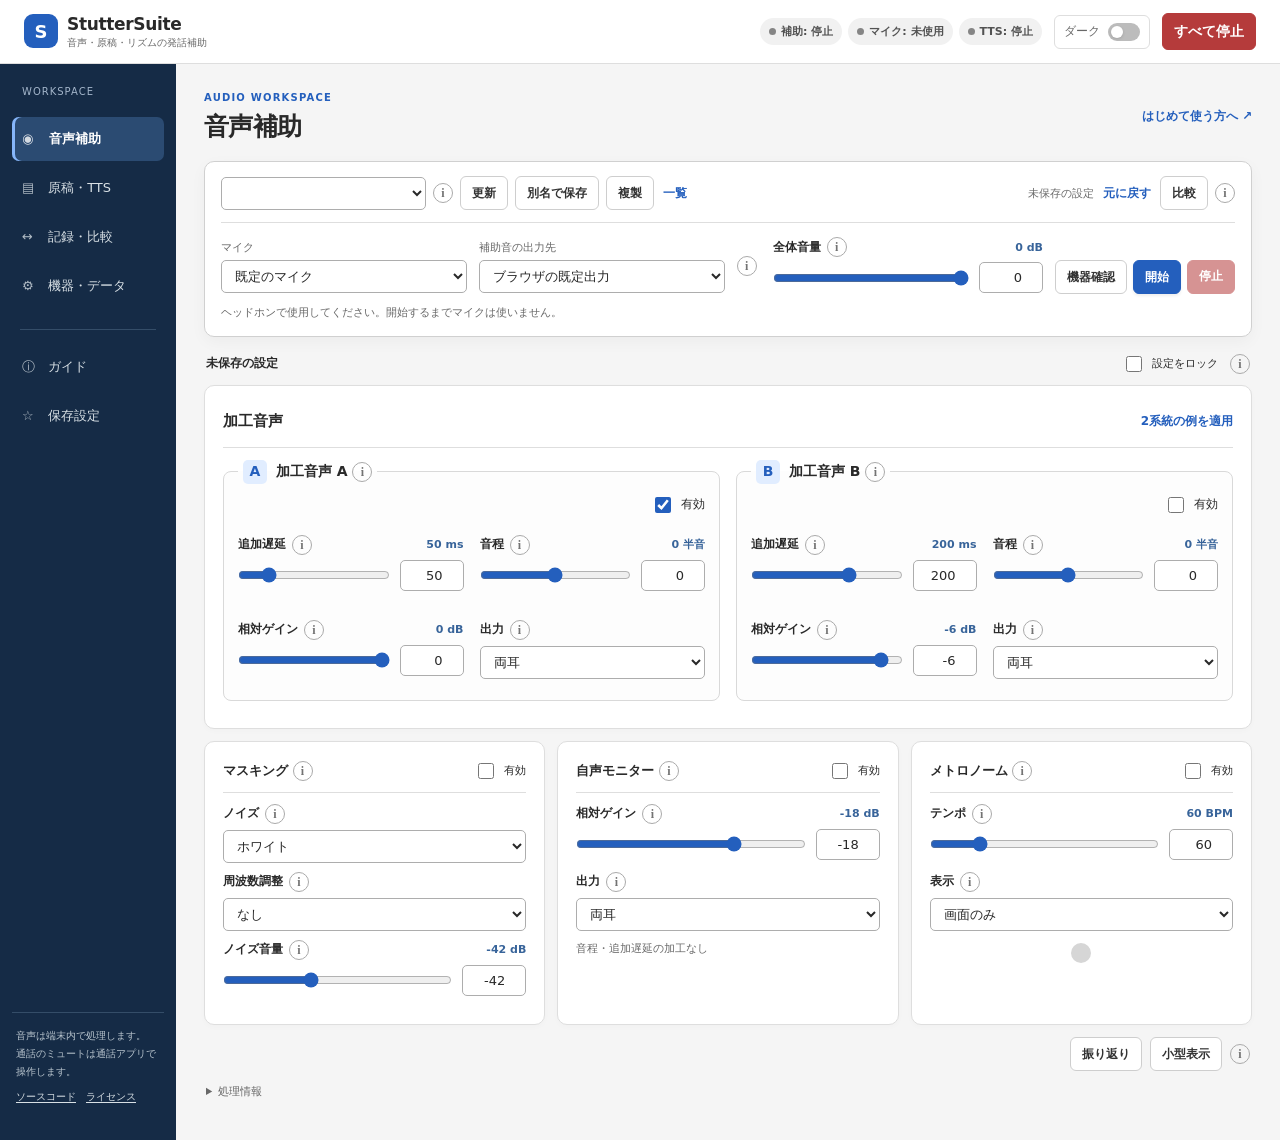
==== commit b79aab54: "fix: set initial master volume to 0 dB" ====
--- a/index.html
+++ b/index.html
@@ -60,10 +60,10 @@
 <label for="inputDevice">マイク<select id="inputDevice"><option value="default">既定のマイク</option></select></label><label for="outputDevice">補助音の出力先<select id="outputDevice"><option value="default">ブラウザの既定出力</option></select></label><button class="info-button" type="button" data-info="devices" aria-label="機器の説明" aria-expanded="false">i</button>
 <div class="control">
 <div class="control-heading">
-<label for="masterGain">全体音量</label><button class="info-button" type="button" data-info="master" aria-label="全体音量の説明" aria-expanded="false">i</button><output id="masterGainValue" for="masterGain masterGainNumber">-24 dB</output>
-</div>
-<div class="range-input">
-<input id="masterGain" type="range" min="-60" max="0" value="-24" step="1" aria-label="全体音量"><input id="masterGainNumber" class="number-input" type="number" min="-60" max="0" step="1" value="-24" data-number-for="masterGain" aria-label="全体音量の数値">
+<label for="masterGain">全体音量</label><button class="info-button" type="button" data-info="master" aria-label="全体音量の説明" aria-expanded="false">i</button><output id="masterGainValue" for="masterGain masterGainNumber">0 dB</output>
+</div>
+<div class="range-input">
+<input id="masterGain" type="range" min="-60" max="0" value="0" step="1" aria-label="全体音量"><input id="masterGainNumber" class="number-input" type="number" min="-60" max="0" step="1" value="0" data-number-for="masterGain" aria-label="全体音量の数値">
 </div>
 </div>
 <div class="transport">
@@ -883,7 +883,7 @@
 <div class="compact-state">
 <span id="compactAssist"></span><span id="compactTts"></span>
 </div>
-<button id="compactMute" class="danger">すべて停止</button><label>全体音量<input id="compactGain" type="range" min="-60" max="0" value="-24"></label>
+<button id="compactMute" class="danger">すべて停止</button><label>全体音量<input id="compactGain" type="range" min="-60" max="0" value="0"></label>
 <div id="compactScript">
 <p class="compact-phrase">
 <strong id="compactSource">現在の句:</strong><span id="compactPhrase">—</span>
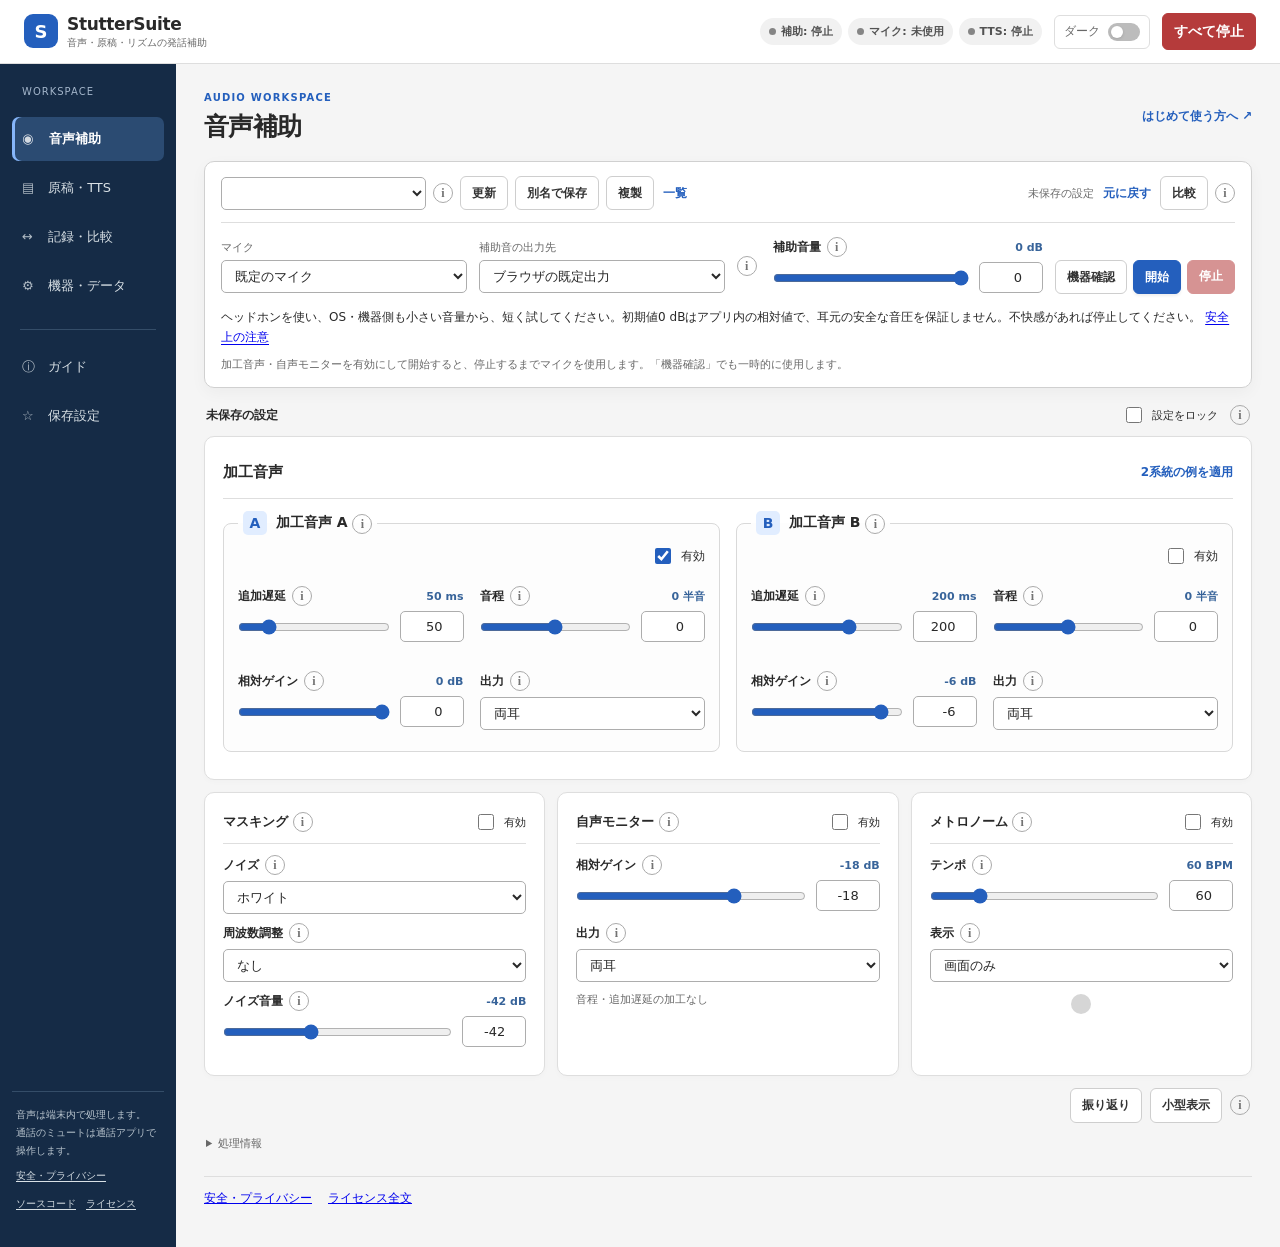
==== commit b115520c: "Add safety, privacy and license notices with clear volume guidance" ====
--- a/index.html
+++ b/index.html
@@ -30,7 +30,8 @@
 <div class="sidebar-foot">
 音声は端末内で処理します。<br>通話のミュートは通話アプリで操作します。
 <div class="source-links">
-<a href="https://github.com/xer5xer5/stuttersuite-oss" target="_blank" rel="noopener noreferrer">ソースコード</a><a href="https://github.com/xer5xer5/stuttersuite-oss/blob/main/LICENSE" target="_blank" rel="noopener noreferrer">ライセンス</a>
+<a href="about.html">安全・プライバシー</a>
+<a href="https://github.com/staryarn/stuttersuite-oss" target="_blank" rel="noopener noreferrer">ソースコード</a><a href="https://github.com/staryarn/stuttersuite-oss/blob/main/LICENSE" target="_blank" rel="noopener noreferrer">ライセンス</a>
 </div>
 </div>
 </nav>
@@ -60,18 +61,19 @@
 <label for="inputDevice">マイク<select id="inputDevice"><option value="default">既定のマイク</option></select></label><label for="outputDevice">補助音の出力先<select id="outputDevice"><option value="default">ブラウザの既定出力</option></select></label><button class="info-button" type="button" data-info="devices" aria-label="機器の説明" aria-expanded="false">i</button>
 <div class="control">
 <div class="control-heading">
-<label for="masterGain">全体音量</label><button class="info-button" type="button" data-info="master" aria-label="全体音量の説明" aria-expanded="false">i</button><output id="masterGainValue" for="masterGain masterGainNumber">0 dB</output>
-</div>
-<div class="range-input">
-<input id="masterGain" type="range" min="-60" max="0" value="0" step="1" aria-label="全体音量"><input id="masterGainNumber" class="number-input" type="number" min="-60" max="0" step="1" value="0" data-number-for="masterGain" aria-label="全体音量の数値">
+<label for="masterGain">補助音量</label><button class="info-button" type="button" data-info="master" aria-label="補助音量の説明" aria-expanded="false">i</button><output id="masterGainValue" for="masterGain masterGainNumber">0 dB</output>
+</div>
+<div class="range-input">
+<input id="masterGain" aria-describedby="listeningSafety" type="range" min="-60" max="0" value="0" step="1" aria-label="補助音量"><input id="masterGainNumber" class="number-input" type="number" min="-60" max="0" step="1" value="0" data-number-for="masterGain" aria-label="補助音量の数値">
 </div>
 </div>
 <div class="transport">
 <button id="prepareAudio" class="secondary">機器確認</button><button id="startAssist" class="primary">開始</button><button id="muteAssist" class="danger" disabled>停止</button>
 </div>
 </div>
+<p class="safety-note" id="listeningSafety">ヘッドホンを使い、OS・機器側も小さい音量から、短く試してください。初期値0 dBはアプリ内の相対値で、耳元の安全な音圧を保証しません。不快感があれば停止してください。 <a href="about.html#safety">安全上の注意</a></p>
 <p id="audioMessage" class="inline-message" aria-live="polite">
-ヘッドホンで使用してください。開始するまでマイクは使いません。
+加工音声・自声モニターを有効にして開始すると、停止するまでマイクを使用します。「機器確認」でも一時的に使用します。
 </p>
 </div>
 <section id="trialBar" class="trial-bar" aria-label="比較の進行" hidden>
@@ -333,7 +335,7 @@
 <label>音声<select id="voiceSelect"><option>音声を読み込み中…</option></select></label>
 </div>
 <p class="tts-output-note">
-TTSはOS／ブラウザの既定出力を使います。
+TTSの音量・出力先はOS／ブラウザ側で確認してください。「補助音量」や補助音の出力先の設定には連動しません。
 </p>
 <div id="phraseList" class="phrase-list">
 </div>
@@ -460,9 +462,9 @@
 データ <button class="info-button" type="button" data-info="privacy" aria-label="データ保存とプライバシーの説明" aria-expanded="false">i</button>
 </h2>
 <p>
-設定・原稿・履歴はこのブラウザのローカル保存領域に保存されます。
-</p>
-<button id="backupData" class="secondary">バックアップを書き出す</button><button id="restoreDataButton" class="secondary" type="button">バックアップを復元</button><input id="restoreData" type="file" accept="application/json" hidden><button id="clearData" class="danger-outline">この端末のデータを削除</button>
+設定・保存した原稿・任意の記録等は、このブラウザに保存されます。アプリによる暗号化はありません。JSONバックアップには原稿やメモも含まれます。 <a href="about.html#privacy">データの扱い</a>
+</p>
+<button id="backupData" class="secondary">バックアップを書き出す</button><button id="restoreDataButton" class="secondary" type="button">バックアップを復元</button><input id="restoreData" type="file" accept="application/json" hidden><button id="clearData" class="danger-outline">StutterSuiteの保存データを削除</button>
 </div>
 <div class="panel">
 <h2>
@@ -601,10 +603,10 @@
 自分の声の高さを変えて再生します。正の値で高く、負の値で低くなり、12半音で1オクターブ変わります。0半音では音程を変更しません。発話や再生の速度は変わりません。
 </dd>
 <dt>
-全体音量と相対ゲイン
-</dt>
-<dd>
-全体音量は補助音をまとめて小さくする設定です。相対ゲインはAやBなど、それぞれの経路の声を小さくする設定です。例えばBだけを小さく聞きたい時はBの相対ゲインを下げます。dBはこのアプリ内の相対的な音量を表し、耳元の音圧を測定する値ではありません。
+補助音量と相対ゲイン
+</dt>
+<dd>
+補助音量は補助音をまとめて小さくする設定です。相対ゲインはAやBなど、それぞれの経路の声を小さくする設定です。例えばBだけを小さく聞きたい時はBの相対ゲインを下げます。dBはこのアプリ内の相対的な音量を表し、耳元の音圧を測定する値ではありません。
 </dd>
 <dt>
 遅延と音程の併用
@@ -632,7 +634,7 @@
 <strong>遅延表示について：</strong>追加遅延とは別に、ブラウザ・機器・音程処理による遅延が発生します。追加遅延が0 msでも、実際の遅延はゼロではありません。「音程処理バッファ」は処理に必要な時間の目安で、耳元に届くまでの総遅延は未測定です。
 </p>
 <p>
-<strong>研究結果：</strong>FAFでは、12人を対象とした音読研究で吃音頻度の低下が報告されています。ただし、全員への効果、自由会話での効果、長期的な効果を示すものではありません。DAF単独の2026年のメタ分析では、全体として有意な改善は確認されませんでした。<a href="https://pubmed.ncbi.nlm.nih.gov/8729926/" target="_blank" rel="noopener noreferrer">FAFの研究（1996）</a> ／ <a href="https://pubmed.ncbi.nlm.nih.gov/42340070/" target="_blank" rel="noopener noreferrer">DAFのメタ分析（2026）</a>
+<strong>研究結果：</strong>FAFでは、12人を対象とした音読研究で吃音頻度の低下が報告されています。ただし、全員への効果、自由会話での効果、長期的な効果を示すものではありません。DAF単独の2026年のメタ分析では、全体として有意な改善は確認されませんでした。<a href="https://pubmed.ncbi.nlm.nih.gov/8729926/" target="_blank" rel="noopener noreferrer">FAFの研究（1996）</a> ／ <a href="https://pubmed.ncbi.nlm.nih.gov/42340070/" target="_blank" rel="noopener noreferrer">DAFのメタ分析（2026）</a> ／ <a href="#evidence-daf">機能別の研究の詳細</a>
 </p>
 <button class="secondary goto" data-target="assist">音声補助へ</button>
 </section>
@@ -668,7 +670,7 @@
 </p>
 </details>
 <p class="hint">
-マスキング・斉読・リズムを使った音読研究では、吃音頻度、自然さ、負担の変化は一様ではありません。本アプリは研究の機器・音量・手順を再現したものではありません。<a href="https://pubmed.ncbi.nlm.nih.gov/22365886/" target="_blank" rel="noopener noreferrer">Inghamら（2012）</a>
+マスキング・斉読・リズムを使った音読研究では、吃音頻度、自然さ、負担の変化は一様ではありません。本アプリは研究の機器・音量・手順を再現したものではありません。<a href="https://pubmed.ncbi.nlm.nih.gov/22365886/" target="_blank" rel="noopener noreferrer">Inghamら（2012）</a> ／ <a href="#evidence-masking">マスキングの研究詳細</a> ／ <a href="#evidence-rhythm">リズムの研究詳細</a>
 </p>
 </section>
 <section class="panel guide-section" id="guide-script" aria-labelledby="guideScriptTitle">
@@ -699,7 +701,7 @@
 <strong>出力先について：</strong>TTSには、ブラウザが端末内の音声として識別した読み上げ音声だけを使います。出力先はOS／ブラウザの既定の出力先です。このアプリで指定した補助音の出力先とは異なります。端末内の音声が利用できない場合は再生せず、クラウド音声には切り替えません。
 </p>
 <p>
-<strong>研究結果：</strong>TTSや録音した自分の声との斉読は、原稿を使う模擬発表で研究されています。このOSS版はTTSのみを提供し、自声の録音・保存は行いません。この研究だけでは、自由会話や日本語での効果は判断できません。<a href="https://doi.org/10.1016/j.jfludis.2025.106168" target="_blank" rel="noopener noreferrer">模擬発表の探索的研究（2025）</a>
+<strong>研究結果：</strong>TTSや録音した自分の声との斉読は、原稿を使う模擬発表で研究されています。このOSS版はTTSのみを提供し、自声の録音・保存は行いません。この研究だけでは、自由会話や日本語での効果は判断できません。<a href="https://doi.org/10.1016/j.jfludis.2025.106168" target="_blank" rel="noopener noreferrer">模擬発表の探索的研究（2025）</a> ／ <a href="#evidence-choral">研究の詳細</a>
 </p>
 <button class="secondary goto" data-target="script">原稿・TTSへ</button>
 </section>
@@ -741,39 +743,80 @@
 </dl>
 </section>
 <section class="panel guide-section" id="guide-science" aria-labelledby="guideScienceTitle">
-<h2 id="guideScienceTitle">
-音声やリズムを変える仕組みと研究結果
-</h2>
-<p>
-発話中は、口を動かすと同時に自分の声を聞いています。聞こえる音声を変えたり、別の音声や拍に合わせたりすることで、話し方が変化する場合があります。StutterSuiteでは、遅延・音程・リズムを調整し、自分にとって使いやすい条件を試せます。
-</p>
+<h2 id="guideScienceTitle">音声やリズムを変える仕組みと研究結果</h2>
+<p>StutterSuiteに含まれる補助方法の研究を、機能別に紹介します。以下は<strong>各論文の結果</strong>です。StutterSuiteを使った試験ではなく、このアプリの効果を示すものではありません。StutterSuiteで同じ改善が得られるという予測値ではありません。短時間の音読や模擬発表での改善と、日常会話での効果・長期的な改善は区別する必要があります。</p>
+<p class="hint">「対象・比較条件・限界」を開くと、実験の対象人数や装置との違い、原著論文へのリンクを確認できます。数値はグループとして報告された研究結果であり、個人の改善率や達成目標ではありません。</p>
+<div class="evidence-cards" aria-label="機能別の研究">
+<article class="evidence-card" id="evidence-daf">
+<div class="evidence-card-head"><h3>DAF：遅延した自分の声</h3><span class="evidence-kind">体系的レビュー・メタ分析 / 2026</span></div>
+<p class="evidence-result"><strong>DAF単独の全体的な改善は統計的に有意でなかった</strong></p>
+<p>IimuraらはDAFのみを使う研究を集め、通常の聴覚フィードバックと比較しました。特定の話し方・遅延条件では改善の可能性があるものの、全体として一貫した減少は示されていません。</p>
+<details class="evidence-detail"><summary>対象・比較条件・限界と出典</summary>
+<dl><dt>研究規模</dt><dd>8研究・計98人を採用。うち数値を統合できた5研究・61人をメタ分析。</dd>
+<dt>比較・結果</dt><dd>音読や自発話でDAF単独と通常の自声フィードバックを比較。統合した平均差は−1.46（95%信頼区間 −4.83〜1.91）で、有意差は確認されませんでした。</dd>
+<dt>限界とアプリとの差</dt><dd>研究ごとに対象・遅延時間・発話課題が異なります。StutterSuiteは端末・ブラウザによる追加の遅延があり、同一条件を保証できません。FAFとの併用効果を検証した結果ではありません。</dd></dl>
+<p class="evidence-source">Iimura, Yamamoto &amp; Ishida (2026), <cite>Immediate Effects of Delayed Auditory Feedback on Stuttering: A Systematic Review and Meta-Analysis</cite>. <a href="https://doi.org/10.1111/1460-6984.70283" target="_blank" rel="noopener noreferrer">原著論文（DOI）↗</a></p>
+</details>
+</article>
+<article class="evidence-card" id="evidence-faf">
+<div class="evidence-card-head"><h3>FAF：音程を変えた自分の声</h3><span class="evidence-kind">小規模な音読実験 / 1996</span></div>
+<p class="evidence-result"><strong>音読時の吃音頻度が約50〜60％低下</strong></p>
+<p>Stuartらは音程を変えた自声を聞きながら音読する条件で、通常のフィードバックより吃音頻度が低いことを報告しました。</p>
+<details class="evidence-detail"><summary>対象・比較条件・限界と出典</summary>
+<dl><dt>研究規模</dt><dd>吃音のある12人。</dd>
+<dt>比較・結果</dt><dd>音程を上下に1/4・1/2オクターブ（約±3・±6半音）変える4条件を通常の自声フィードバックと比較。通常速度と速い音読で、約50〜60％の減少が観察されました。</dd>
+<dt>限界とアプリとの差</dt><dd>短期・小規模な音読実験です。自由会話や長期効果は分かりません。半音の値は近く設定できますが、音程処理の方法・総遅延・再生音量は同一ではありません。</dd></dl>
+<p class="evidence-source">Stuart et al. (1996), <cite>Fluency effect of frequency alterations...</cite>. <a href="https://pubmed.ncbi.nlm.nih.gov/8729926/" target="_blank" rel="noopener noreferrer">PubMed（PMID 8729926）↗</a></p>
+</details>
+</article>
+<article class="evidence-card" id="evidence-choral">
+<div class="evidence-card-head"><h3>斉読：TTSと声を合わせる</h3><span class="evidence-kind">探索的な模擬発表実験 / 2025</span></div>
+<p class="evidence-result"><strong>非流暢音節の平均割合が約10％から3％未満に</strong></p>
+<p>Demirelの研究では、録音した自分の声またはTTS音声と一緒に原稿を読む2条件で、どちらもベースラインから減少しました。StutterSuiteの原稿・TTS機能と特に関連する研究です。</p>
+<details class="evidence-detail"><summary>対象・比較条件・限界と出典</summary>
+<dl><dt>研究規模</dt><dd>吃音のある成人14人。</dd>
+<dt>比較・結果</dt><dd>補助なしの原稿読み、録音した自分の声との斉読、TTSとの斉読、ホワイトノイズ条件を比較。斉読2条件では平均の非流暢音節割合が約10％から3％未満に減りました。</dd>
+<dt>限界とアプリとの差</dt><dd>英語の模擬発表における探索的な短期研究です。日本語での効果、自由会話や長期効果は未確認です。研究のTTS音声・操作方法とブラウザ内の読み上げは同一ではありません。</dd></dl>
+<p class="evidence-source">Demirel (2025), <cite>A novel use of choral speech significantly reduces stuttering in a simulated presentation setting: An exploratory study</cite>. <a href="https://pubmed.ncbi.nlm.nih.gov/41175681/" target="_blank" rel="noopener noreferrer">PubMed（PMID 41175681）↗</a></p>
+</details>
+</article>
+<article class="evidence-card" id="evidence-masking">
+<div class="evidence-card-head"><h3>マスキング：ノイズを聞く</h3><span class="evidence-kind">音読中の実験 / 2012</span></div>
+<p class="evidence-result"><strong>実験のマスキング条件で吃音の減少が観察された</strong></p>
+<p>Inghamらは音読時のマスキング、斉読、ささやき、リズム刺激を比較しました。いずれも吃音頻度は下がりましたが、自然さ・発話の負担まで同様に改善するわけではありませんでした。</p>
+<details class="evidence-detail"><summary>対象・比較条件・限界と出典</summary>
+<dl><dt>研究規模</dt><dd>成人吃音者12人と、吃音のない対照群12人。</dd>
+<dt>比較・結果</dt><dd>通常の音読と各補助条件を交互に行う実験。吃音頻度だけでなく、速度、自然さ、発話努力も評価しました。4条件のうち4つの評価観点を全て満たしたのは斉読のみでした。</dd>
+<dt>限界とアプリとの差</dt><dd>使用音の種類や音圧がStutterSuiteのホワイト／ピンク／ブラウンノイズと一致しません。特に強い音で自声を消す方法を推奨するものではありません。</dd></dl>
+<p class="evidence-source">Ingham et al. (2012), <cite>Phonation interval modification and speech performance quality...</cite>. <a href="https://pubmed.ncbi.nlm.nih.gov/22365886/" target="_blank" rel="noopener noreferrer">PubMed（PMID 22365886）↗</a></p>
+</details>
+</article>
+<article class="evidence-card" id="evidence-rhythm">
+<div class="evidence-card-head"><h3>メトロノーム：拍に合わせて話す</h3><span class="evidence-kind">音読中の実験 / 2012</span></div>
+<p class="evidence-result"><strong>リズム刺激条件で吃音の減少が観察された</strong></p>
+<p>上記と同じInghamらの研究で、リズムに合わせた音読中の吃音頻度が減りました。ただし、話し方の自然さや負担も含めると、斉読と同じ結果にはなりませんでした。</p>
+<details class="evidence-detail"><summary>対象・比較条件・限界と出典</summary>
+<dl><dt>研究規模</dt><dd>成人吃音者12人と対照群12人。マスキングと同じ研究で、別の独立した試験ではありません。</dd>
+<dt>比較・結果</dt><dd>通常の音読とリズム刺激を使った音読を比較し、吃音頻度・発話速度・自然さ・負担を評価しました。</dd>
+<dt>限界とアプリとの差</dt><dd>研究でのリズム刺激と、StutterSuiteの音・画面の拍表示（とくに点滅のみ）は同一ではありません。画面の点滅を見るだけで同様の効果があるとは確認されていません。</dd></dl>
+<p class="evidence-source">Ingham et al. (2012), <cite>Phonation interval modification and speech performance quality...</cite>. <a href="https://pubmed.ncbi.nlm.nih.gov/22365886/" target="_blank" rel="noopener noreferrer">PubMed（PMID 22365886）↗</a></p>
+</details>
+</article>
+</div>
+<h3>研究全体をどう読み取るか</h3>
 <div class="guide-evidence">
 <div>
-<h3>
-研究で観察された結果
-</h3>
-<p>
-FAF、斉読、リズムなどの条件で、短期的に吃音が減少した報告があります。ただし、結果は個人や条件によって異なります。DAF単独のメタ分析では、全体として有意な改善は確認されていません。
-</p>
-</div>
-<div>
-<h3>
-仕組みに関する仮説
-</h3>
-<p>
-自声の変化が聴覚と発話運動の連携に影響する、別の音声や拍が発話の開始やタイミングを支える、といった仮説があります。FAFの効果を「別人と話す効果」と断定することや、吃音の原因を単一の脳機能で説明することはできません。
-</p>
-</div>
-</div>
-<p>
-感覚フィードバックの役割には複数の理論があります。斉読の効果を外部リズムだけで説明する仮説と、矛盾する結果を報告した研究もあります。<a href="https://pubmed.ncbi.nlm.nih.gov/37216145/" target="_blank" rel="noopener noreferrer">感覚フィードバックのレビュー</a> ／ <a href="https://pubmed.ncbi.nlm.nih.gov/39772710/" target="_blank" rel="noopener noreferrer">斉読とタイミングの研究</a>
-</p>
-<p>
-<strong>本アプリの検証範囲：</strong>研究で得られた短期的な結果は、本アプリの治療効果、通話中の効果、長期的な改善を証明するものではありません。吃音の回数だけでなく、負担や自然さ、伝えたい内容を話せたかも確認してください。合わない場合は補助を停止できます。
-</p>
-<p class="hint">
-出典の確認日：2026-10-08。リンク先の抄録と取得できた本文を基に要約しています。研究の対象・課題・装置は本アプリと異なります。本アプリは診断や治療を行うものではなく、効果を保証しません。
-</p>
+<h3>機器・治療研究の全体像</h3>
+<p>Baxterら（2015）の体系的レビューでは、SpeechEasyに関する6論文のうち対照群を設けたものはなく、5論文がバイアスのリスクが高いと評価されました。短期的な改善報告はあっても、長期・日常使用における確実な効果とは区別が必要です。<a href="https://pubmed.ncbi.nlm.nih.gov/26123259/" target="_blank" rel="noopener noreferrer">体系的レビュー ↗</a></p>
+</div>
+<div>
+<h3>仕組みはまだ研究途中</h3>
+<p>聴覚フィードバックと発話運動の関係には複数の理論があります。FAFを「別人と話している効果」と断定したり、吃音の原因を単一の仕組みで説明したりすることはできません。また、斉読時の発話リズムの変化が吃音者と非吃音者で異なった研究もあり、効果を単純な外部リズムの同期だけでは説明できません。<a href="https://pubmed.ncbi.nlm.nih.gov/37216145/" target="_blank" rel="noopener noreferrer">感覚フィードバックのレビュー（2021）↗</a> ／ <a href="https://pubmed.ncbi.nlm.nih.gov/39772710/" target="_blank" rel="noopener noreferrer">Meekingsら（2025）：斉読とタイミングの研究 ↗</a></p>
+</div>
+</div>
+<p><strong>専門機関の見解：</strong>米国言語聴覚学会（ASHA）の臨床資料は、吃音の回数だけでなく、話す負担、回避、コミュニケーションや生活の質も考えることを重視しています。これはStutterSuiteの有効性を認定する資料ではありません。<a href="https://www.asha.org/practice-portal/clinical-topics/fluency-disorders/" target="_blank" rel="noopener noreferrer">ASHA Practice Portal ↗</a></p>
+<p><strong>本アプリの検証範囲：</strong>StutterSuite自体について臨床試験は行っていません。研究の機器・遅延・音量・言語・発話場面はアプリと異なります。自分で条件を比較するときも、吃音の回数だけでなく負担や自然さ、伝えたい内容を話せたかを確認してください。補助が合わなければ停止できます。</p>
+<p class="hint">出典の確認日：2026-10-12。リンク先の抄録と閲覧可能な本文を基に要約しました。研究の詳細な書誌情報・記述方針は<a href="https://github.com/staryarn/stuttersuite-oss/blob/a25ac839ceb256f64b9a2b5dfded8fcfc54bd510/EVIDENCE_JA.md" target="_blank" rel="noopener noreferrer">研究資料の一覧（2026-10-12版）</a>にもまとめています。本アプリは診断や治療を行うものではなく、効果を保証しません。</p>
 </section>
 <section class="panel guide-section" id="guide-faq" aria-labelledby="guideFaqTitle">
 <h2 id="guideFaqTitle">
@@ -785,7 +828,7 @@
 マイクの使用許可を得た後、端末内で音声を加工し、ヘッドホンに再生します。処理に必要な短い音声データはメモリ内にのみ保持し、外部への送信や録音・保存は行いません。補助を停止すると、マイクを解放して処理を終了します。設定・原稿・履歴にも音声データは含まれません。
 </p>
 <p>
-サイトの表示や出典リンクの閲覧には通信が発生しますが、このアプリからマイク音声や原稿を送信する処理はありません。
+このアプリからマイク音声や原稿を送信する処理はありません。サイト配信時のVercelによるアクセス情報の処理、ブラウザ内の保存、問い合わせメールの扱いは、<a href="about.html#privacy">安全・プライバシー</a>をご覧ください。
 </p>
 </details>
 <details>
@@ -820,6 +863,7 @@
 </details>
 </section>
 </section>
+<footer class="app-policy-links"><a href="about.html">安全・プライバシー</a><a href="LICENSE">ライセンス全文</a></footer>
 </main>
 <aside id="guideDrawer" class="guide-drawer" aria-label="機能の説明" hidden>
 <div class="drawer-head">
@@ -883,7 +927,8 @@
 <div class="compact-state">
 <span id="compactAssist"></span><span id="compactTts"></span>
 </div>
-<button id="compactMute" class="danger">すべて停止</button><label>全体音量<input id="compactGain" type="range" min="-60" max="0" value="0"></label>
+<button id="compactMute" class="danger">すべて停止</button><label>補助音量<input id="compactGain" type="range" min="-60" max="0" value="0"></label>
+<p class="compact-safety">補助音量はTTSには適用されません。OS・機器側も小さい音量で。 <a href="about.html#safety" target="_blank" rel="noopener noreferrer">安全上の注意</a></p>
 <div id="compactScript">
 <p class="compact-phrase">
 <strong id="compactSource">現在の句:</strong><span id="compactPhrase">—</span>
--- a/styles.css
+++ b/styles.css
@@ -124,7 +124,8 @@
 .toast{z-index:60;max-width:calc(100vw - 24px);font-size:12px;border-radius:7px;line-height:1.7}.guide-section{scroll-margin-top:80px}.guide-toc a{font-size:13px}.guide-section p{font-size:14px}.guide-section .secondary{margin-top:6px}
 @media(min-width:1181px){.app-shell.help-open{grid-template-columns:176px minmax(0,1fr) 340px}.guide-drawer{width:340px}.help-open .device-bar{grid-template-columns:1fr 1fr 24px}.help-open .device-bar>.control{grid-column:1/3}.help-open .transport{grid-column:1/-1}.help-open .branch-grid fieldset{grid-template-columns:1fr}.help-open .module-grid{grid-template-columns:1fr}.help-open .profile-bar select{flex:1 1 100%}}
 @media(max-width:1180px){main{padding:24px 20px}.device-bar{grid-template-columns:1fr 1fr 24px}.device-bar>.control{grid-column:1/3}.transport{grid-column:1/-1;align-self:center}.module-grid{grid-template-columns:repeat(2,minmax(0,1fr))}.module-grid .rhythm{grid-column:1/-1;display:grid;grid-template-columns:1.2fr 1fr 1fr 30px;align-items:center;gap:18px}.rhythm .panel-head{border:0;margin:0;padding:0}.rhythm .pulse{margin:0}.branch-grid fieldset{grid-template-columns:1fr}.workspace-toolbar{position:static}.dirty-state{margin-left:0}.history-layout{grid-template-columns:1fr}.script-layout{grid-template-columns:1fr 1fr}}
-@media(max-width:900px){.app-shell{grid-template-columns:1fr}.sidebar{grid-template-columns:repeat(6,minmax(0,1fr));padding:0;gap:0;position:static}.nav-caption,.nav-divider,.sidebar-foot{display:none}.nav{font-size:11px;padding:12px 3px;border-radius:0;min-height:44px}.nav span{display:none}.nav.active{box-shadow:inset 0 -3px var(--nav-indicator)}.topbar{padding:0 16px}.status-group{display:flex}.branch-grid{grid-template-columns:1fr 1fr}.branch-grid fieldset{grid-template-columns:1fr 1fr}.settings-grid{grid-template-columns:1fr 1fr}.quick-grid{grid-template-columns:1fr 1fr}.guide-drawer{top:64px}.guide-flow{display:flex}.guide-flow span{display:inline-block;text-align:left}.rating-grid{grid-template-columns:1fr 1fr}}
+/* Preserve the mobile tab row's intrinsic height even when a short page leaves extra viewport space. */
+@media(max-width:900px){.app-shell{grid-template-columns:1fr;grid-template-rows:max-content minmax(0,1fr)}.sidebar{grid-template-columns:repeat(6,minmax(0,1fr));padding:0;gap:0;position:static}.nav-caption,.nav-divider,.sidebar-foot{display:none}.nav{font-size:11px;padding:12px 3px;border-radius:0;min-height:44px}.nav span{display:none}.nav.active{box-shadow:inset 0 -3px var(--nav-indicator)}.topbar{padding:0 16px}.status-group{display:flex}.branch-grid{grid-template-columns:1fr 1fr}.branch-grid fieldset{grid-template-columns:1fr 1fr}.settings-grid{grid-template-columns:1fr 1fr}.quick-grid{grid-template-columns:1fr 1fr}.guide-drawer{top:64px}.guide-flow{display:flex}.guide-flow span{display:inline-block;text-align:left}.rating-grid{grid-template-columns:1fr 1fr}}
 @media(max-width:690px){.topbar{height:auto;min-height:86px;flex-wrap:wrap;padding:10px 12px;gap:6px}.brand{min-width:0;flex:1}.brand strong{font-size:15px}.brand small{display:none}.brand-mark{width:28px;height:28px;border-radius:7px;font-size:15px}.emergency{font-size:11px;margin-left:auto;padding:7px 10px}.status-group{order:3;width:100%;margin:2px 0 0;gap:6px}.status{font-size:10px;padding:4px 7px}.app-shell{min-height:calc(100vh - 86px)}main{padding:20px 12px 28px}.nav{font-size:10px;min-height:42px}.page-heading{margin-bottom:14px}.page-heading h1{font-size:22px}.page-heading .text-btn{font-size:11px}.panel{padding:14px}.profile-bar select{flex:1 1 100%;width:100%}.profile-bar button{padding:6px 8px}.dirty-state{order:9;flex:1}.profile-bar #revertCondition{order:10}.device-bar{grid-template-columns:1fr 24px;gap:9px}.device-bar>label{grid-column:1}.device-bar>.info-button{grid-column:2;grid-row:1/3}.device-bar>.control{grid-column:1/-1}.device-bar .transport{grid-column:1/-1;display:grid;grid-template-columns:1fr 1fr 1fr}.transport button{font-size:13px;min-height:38px}.workspace-meta{margin-top:14px}.branch-grid{grid-template-columns:1fr;gap:12px}.branch-grid fieldset{grid-template-columns:1fr 1fr;gap:8px 12px;padding:10px 12px}.control-heading{gap:4px}.control-heading label{font-size:11px}.control-heading output{font-size:10px}.range-input{grid-template-columns:1fr 54px;gap:6px}.number-input{font-size:12px!important}.module-grid{grid-template-columns:1fr}.module-grid .rhythm{grid-column:auto;display:block}.rhythm .panel-head{border-bottom:1px solid var(--line);padding-bottom:9px;margin-bottom:10px}.rhythm .pulse{margin:12px auto 0}.module .panel-head h2{font-size:14px}.workspace-footer{flex-wrap:wrap}.workspace-footer p{flex:1 1 100%}.processing-info{margin-top:4px}.meter-row div{min-width:50%;padding:8px}.trial-bar{flex-wrap:wrap;padding:12px}.trial-bar>div{flex:1 1 100%}.trial-bar button{font-size:11px}.trial-bar .text-btn{margin-left:auto}.script-layout,.settings-grid,.quick-grid{grid-template-columns:1fr}.editor textarea{height:260px}.phrase-panel>.panel-head label{width:64%;font-size:11px}.player #currentPhrase{font-size:21px}.reading-mode .script-controls{display:block}.reading-mode .player #currentPhrase{font-size:27px}.rating-grid{grid-template-columns:1fr 1fr}.guide-drawer{top:auto;bottom:0;max-height:78dvh;width:100%;border:1px solid var(--line-strong);border-radius:16px 16px 0 0;padding:20px}.guide-section{scroll-margin-top:108px}.guide-flow{display:block}.guide-flow span{display:block}.guide-section p{font-size:13px}.toast{right:12px;bottom:12px}.history-filters{gap:8px}}
 @media(prefers-reduced-motion:reduce){*,*::before,*::after{scroll-behavior:auto!important;transition:none!important;animation:none!important}}
 .workspace-meta>span{margin-right:auto}.workspace-meta{justify-content:flex-start}.workspace-meta .lock{white-space:nowrap}.toggle-row{display:flex;align-items:center;gap:8px;margin-top:12px}.tts-controls{margin-top:16px}.reading-mode .tts-controls{display:grid;grid-template-columns:1fr 1fr;gap:12px}#charCount{font-size:11px;color:var(--muted);white-space:nowrap}.history-panel{margin-top:16px}.guide-page{max-width:980px}.compact-state{flex-wrap:wrap}
@@ -184,3 +185,23 @@
 :root[data-theme=dark] .toast{background:#292929;border-color:var(--accent);color:var(--ink)}
 :root[data-theme=dark] .modal, :root[data-theme=dark] dialog::backdrop{background:#000000b3}
 @media(max-width:690px){.theme-toggle{font-size:11px;padding:5px 7px;gap:6px;min-height:30px}}
+
+/* Guide evidence summaries: expandable source/limitations without a JavaScript fetch. */
+.evidence-cards{display:grid;grid-template-columns:repeat(2,minmax(0,1fr));gap:14px;margin:22px 0 26px}
+.evidence-card{min-width:0;border:1px solid var(--line);border-radius:8px;background:var(--card);padding:17px;scroll-margin-top:92px}
+.evidence-card-head{display:flex;align-items:baseline;justify-content:space-between;gap:8px;flex-wrap:wrap;margin-bottom:10px}
+.evidence-card-head h3{margin:0;font-size:16px}
+.evidence-kind{color:var(--muted);font-size:12px}
+.evidence-result{padding:10px 12px;border-left:3px solid var(--accent);background:var(--paper);margin:0 0 10px;font-size:14px}
+.guide-section .evidence-result{line-height:1.6}
+.evidence-card p{margin:8px 0 10px}
+.guide-section .evidence-card details{border-top:1px solid var(--line);margin-top:12px;padding:10px 0 0}
+.evidence-detail summary{font-size:13px}
+.evidence-detail dl{margin:12px 0}
+.evidence-detail dt{font-weight:700;font-size:13px;margin-top:10px}
+.evidence-detail dd{margin:4px 0 0;line-height:1.7;font-size:13px}
+.evidence-card .evidence-source{font-size:12px;overflow-wrap:anywhere}
+@media(max-width:700px){.evidence-cards{grid-template-columns:1fr}.evidence-card{padding:13px;scroll-margin-top:110px}}
+
+/* Persistent safety guidance and a policy link also available on mobile. */
+.safety-note{font-size:12px;line-height:1.65;margin:12px 0 0}.safety-note a,.compact-safety a{text-underline-offset:3px}.source-links{flex-wrap:wrap}.compact-safety{font-size:12px;line-height:1.55;margin:8px 0}.app-policy-links{display:flex;flex-wrap:wrap;gap:16px;margin-top:24px;border-top:1px solid var(--line);padding-top:12px;font-size:12px}
